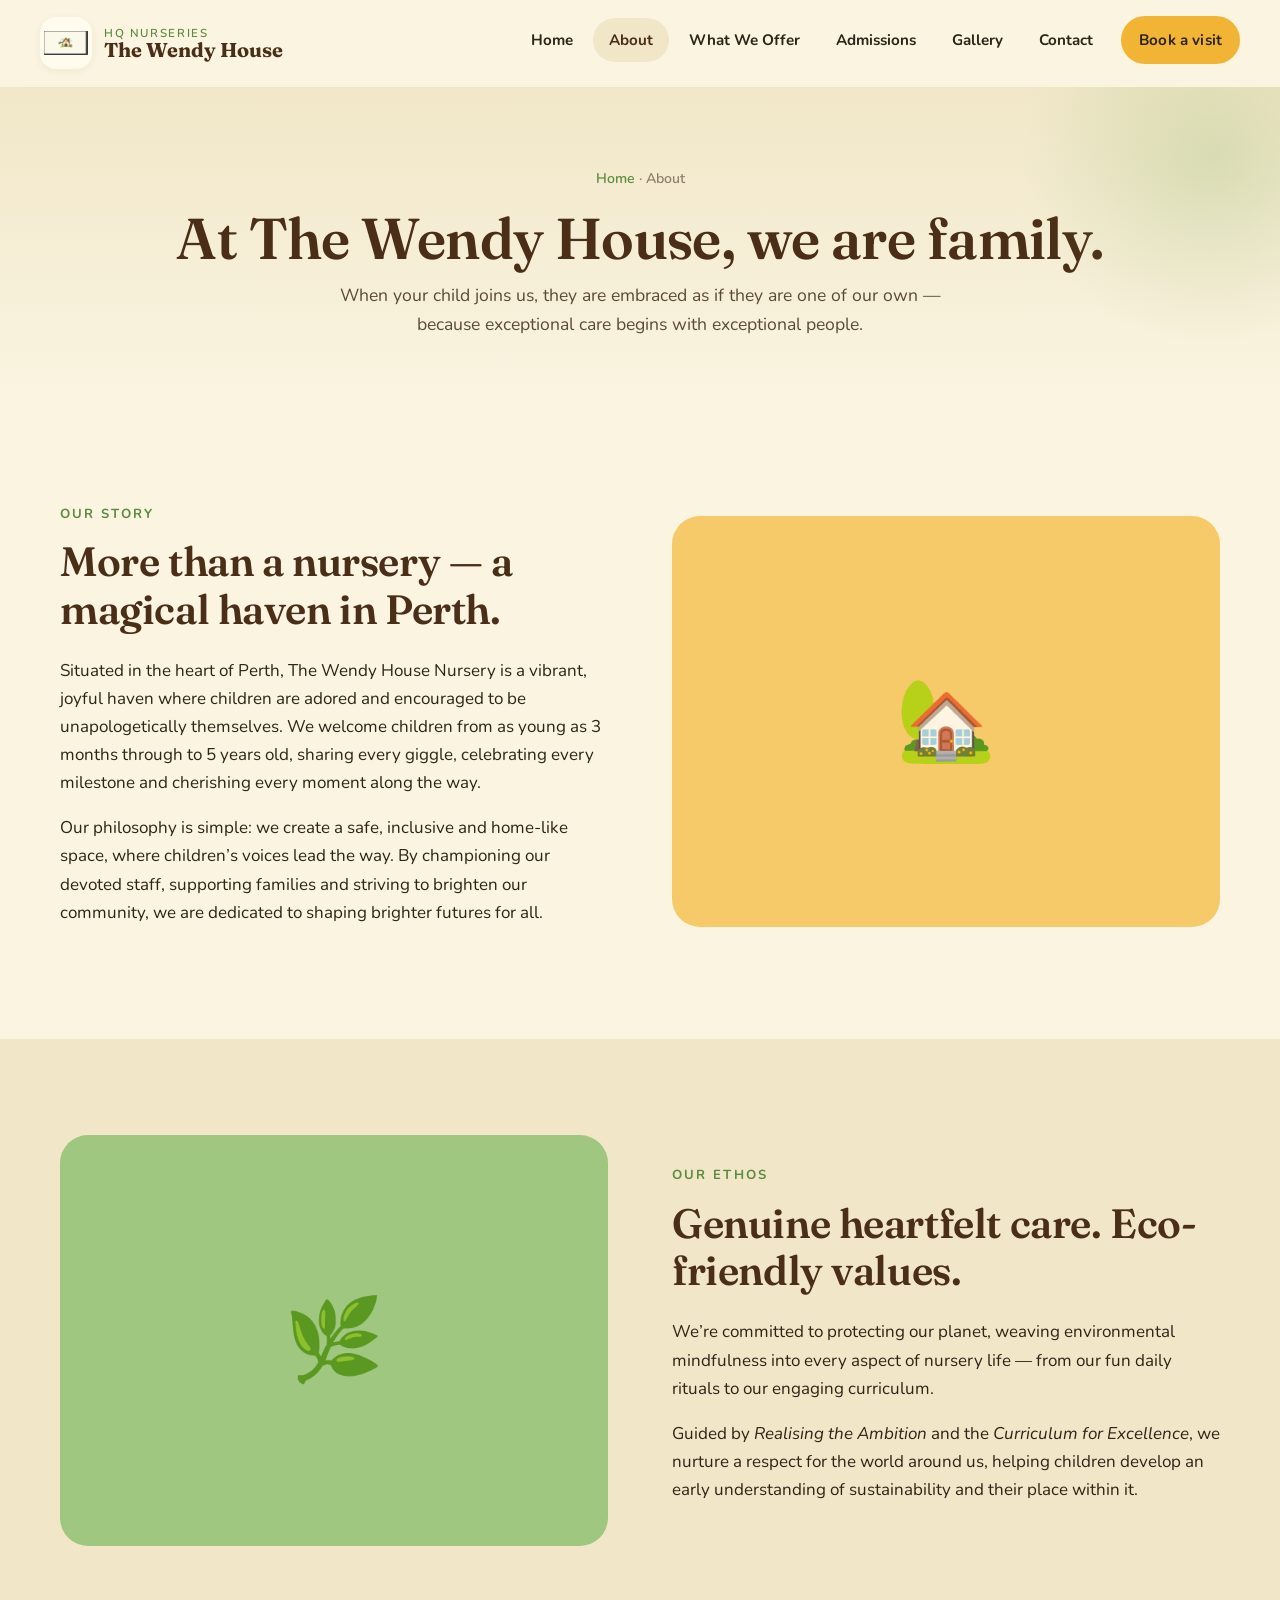
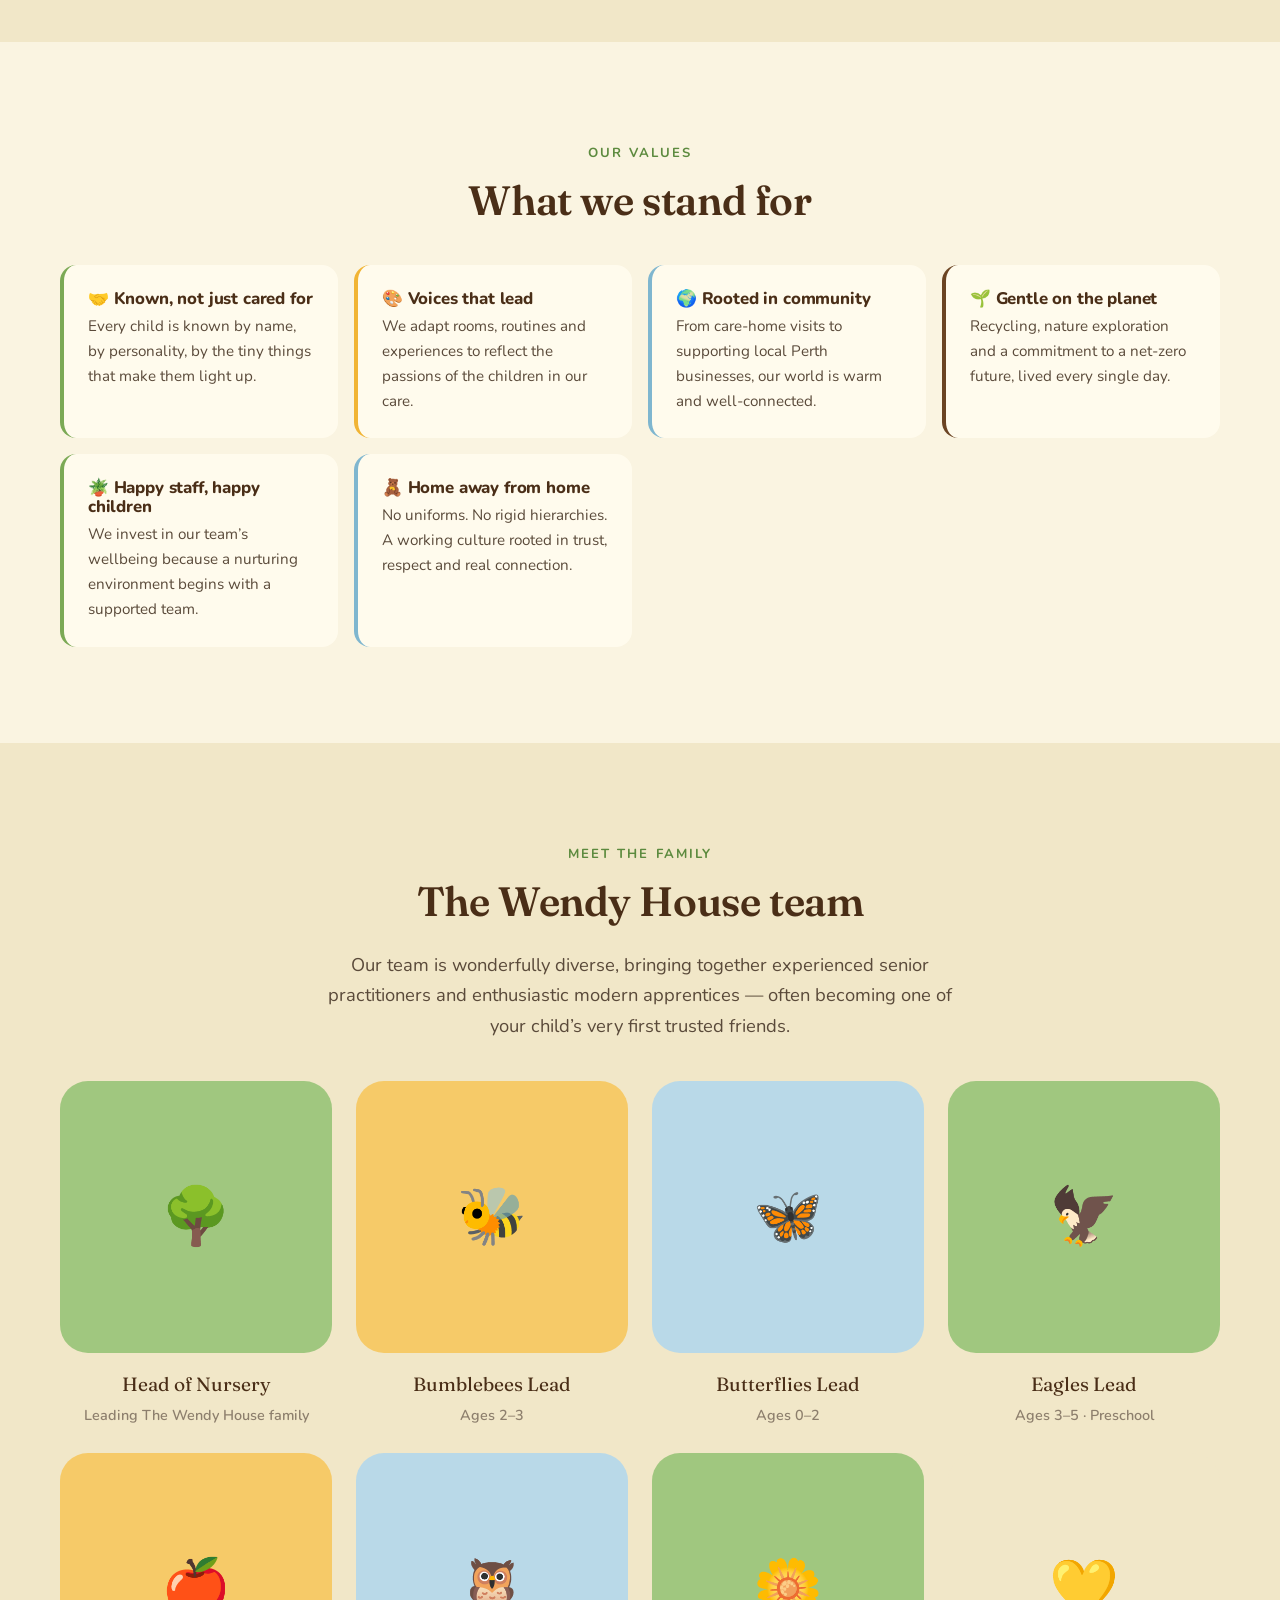
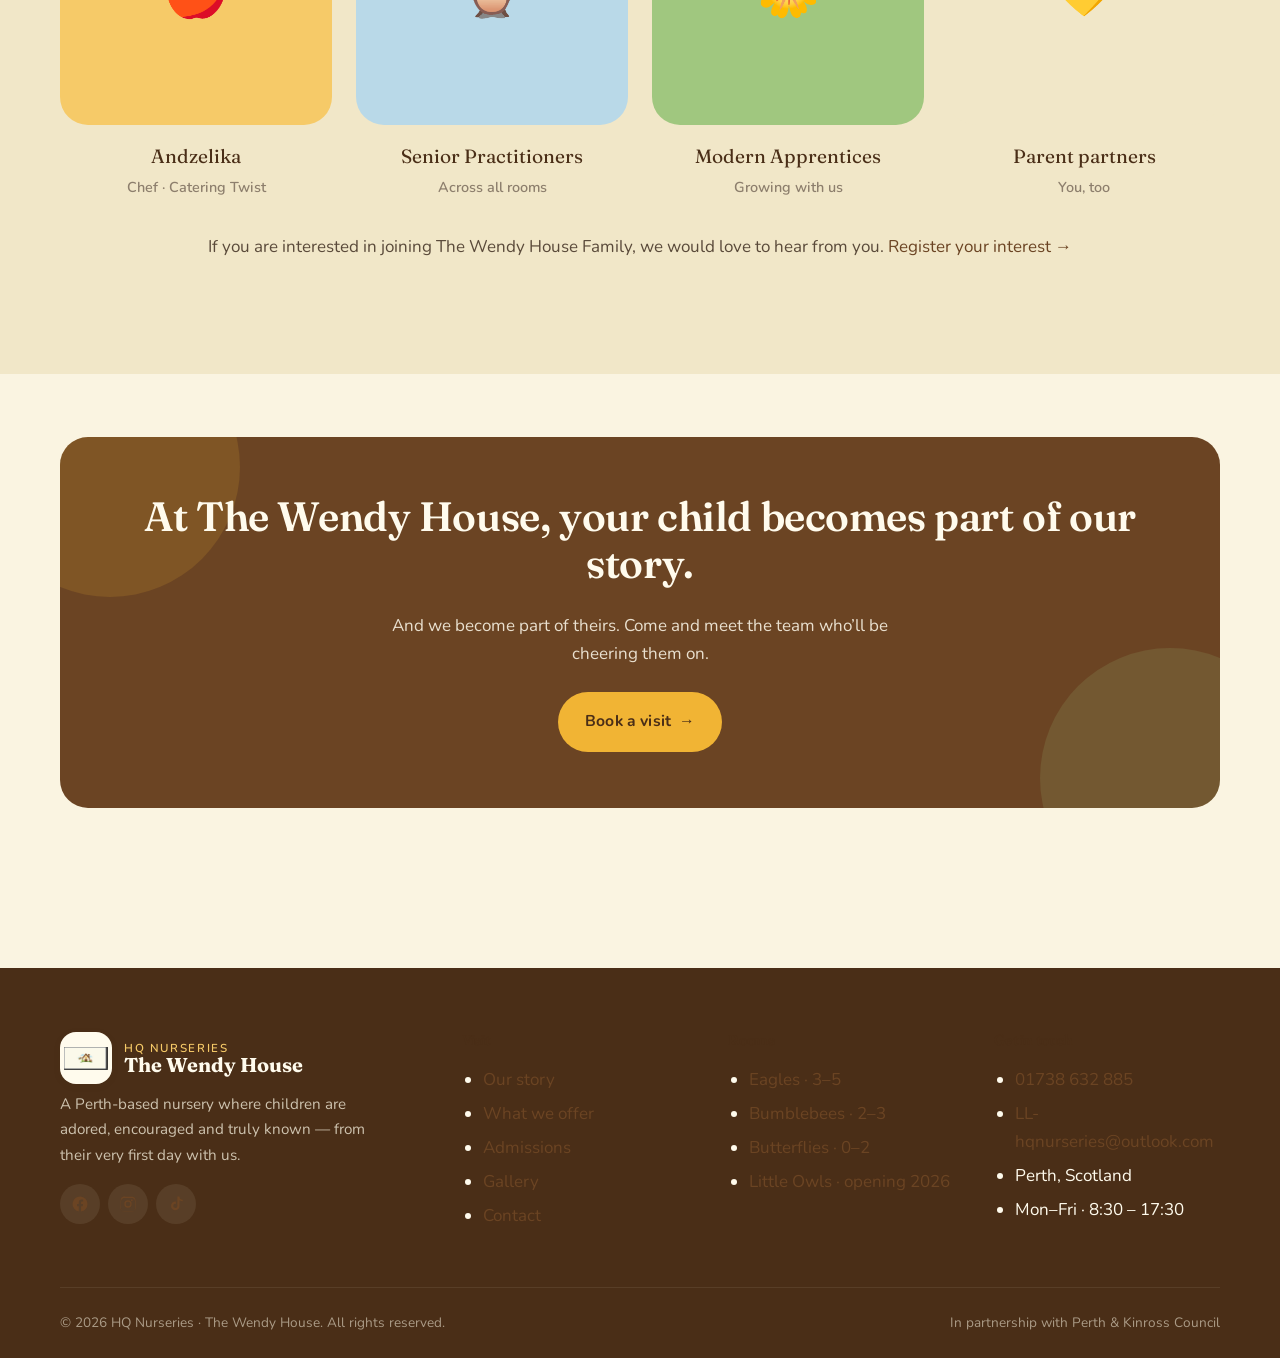
==== about.html @ 3bb5341b "Initial build: static HQ Nurseries (The Wendy House) site - 6 pages: Home, About, What We Offer, Adm" ====
<!DOCTYPE html>
<html lang="en-GB">
<head>
  <meta charset="UTF-8" />
  <meta name="viewport" content="width=device-width, initial-scale=1.0" />
  <title>About · The Wendy House · HQ Nurseries, Perth</title>
  <meta name="description" content="Meet The Wendy House family — our story, our team, and the values that shape our Perth nursery." />
  <meta name="theme-color" content="#FAF4E1" />
  <link rel="icon" href="assets/logo-original.png" type="image/png" />
  <link rel="preconnect" href="https://fonts.googleapis.com" />
  <link rel="preconnect" href="https://fonts.gstatic.com" crossorigin />
  <link href="https://fonts.googleapis.com/css2?family=Fraunces:ital,opsz,wght@0,9..144,400;0,9..144,500;0,9..144,600;1,9..144,400&family=Nunito:wght@400;600;700;800&display=swap" rel="stylesheet" />
  <link rel="stylesheet" href="css/styles.css" />
</head>
<body>
  <a class="visually-hidden" href="#main">Skip to content</a>

  <header class="site-header">
    <div class="container nav">
      <a class="brand" href="index.html">
        <img class="brand__mark" src="assets/logo-original.png" alt="" />
        <span class="brand__text"><small>HQ Nurseries</small><strong>The Wendy House</strong></span>
      </a>
      <button class="nav__toggle" aria-label="Toggle navigation" aria-expanded="false" aria-controls="primary-nav"><span></span></button>
      <ul class="nav__links" id="primary-nav">
        <li><a href="index.html">Home</a></li>
        <li><a href="about.html">About</a></li>
        <li><a href="what-we-offer.html">What We Offer</a></li>
        <li><a href="admissions.html">Admissions</a></li>
        <li><a href="gallery.html">Gallery</a></li>
        <li><a href="contact.html">Contact</a></li>
        <li><a class="btn btn--primary nav__cta" href="admissions.html#enquire">Book a visit</a></li>
      </ul>
    </div>
  </header>

  <main id="main">

    <section class="page-hero">
      <div class="container">
        <div class="crumbs"><a href="index.html">Home</a> · About</div>
        <h1>At The Wendy House, we are family.</h1>
        <p>When your child joins us, they are embraced as if they are one of our own — because exceptional care begins with exceptional people.</p>
      </div>
    </section>

    <section class="section">
      <div class="container two-col">
        <div>
          <span class="eyebrow">Our story</span>
          <h2>More than a nursery — a magical haven in Perth.</h2>
          <p>Situated in the heart of Perth, The Wendy House Nursery is a vibrant, joyful haven where children are adored and encouraged to be unapologetically themselves. We welcome children from as young as 3 months through to 5 years old, sharing every giggle, celebrating every milestone and cherishing every moment along the way.</p>
          <p>Our philosophy is simple: we create a safe, inclusive and home-like space, where children’s voices lead the way. By championing our devoted staff, supporting families and striving to brighten our community, we are dedicated to shaping brighter futures for all.</p>
        </div>
        <div class="two-col__image two-col__image--yellow" aria-hidden="true">🏡</div>
      </div>
    </section>

    <section class="section section--cream-deep">
      <div class="container two-col two-col--reverse">
        <div>
          <span class="eyebrow">Our ethos</span>
          <h2>Genuine heartfelt care. Eco-friendly values.</h2>
          <p>We’re committed to protecting our planet, weaving environmental mindfulness into every aspect of nursery life — from our fun daily rituals to our engaging curriculum.</p>
          <p>Guided by <em>Realising the Ambition</em> and the <em>Curriculum for Excellence</em>, we nurture a respect for the world around us, helping children develop an early understanding of sustainability and their place within it.</p>
        </div>
        <div class="two-col__image two-col__image--green" aria-hidden="true">🌿</div>
      </div>
    </section>

    <section class="section">
      <div class="container">
        <div class="section-head">
          <span class="eyebrow">Our values</span>
          <h2>What we stand for</h2>
        </div>
        <div class="values">
          <div class="value">
            <h4>🤝 Known, not just cared for</h4>
            <p>Every child is known by name, by personality, by the tiny things that make them light up.</p>
          </div>
          <div class="value">
            <h4>🎨 Voices that lead</h4>
            <p>We adapt rooms, routines and experiences to reflect the passions of the children in our care.</p>
          </div>
          <div class="value">
            <h4>🌍 Rooted in community</h4>
            <p>From care-home visits to supporting local Perth businesses, our world is warm and well-connected.</p>
          </div>
          <div class="value">
            <h4>🌱 Gentle on the planet</h4>
            <p>Recycling, nature exploration and a commitment to a net-zero future, lived every single day.</p>
          </div>
          <div class="value">
            <h4>🪴 Happy staff, happy children</h4>
            <p>We invest in our team’s wellbeing because a nurturing environment begins with a supported team.</p>
          </div>
          <div class="value">
            <h4>🧸 Home away from home</h4>
            <p>No uniforms. No rigid hierarchies. A working culture rooted in trust, respect and real connection.</p>
          </div>
        </div>
      </div>
    </section>

    <section class="section section--cream-deep">
      <div class="container">
        <div class="section-head">
          <span class="eyebrow">Meet the family</span>
          <h2>The Wendy House team</h2>
          <p class="lead" style="margin:0 auto;">Our team is wonderfully diverse, bringing together experienced senior practitioners and enthusiastic modern apprentices — often becoming one of your child’s very first trusted friends.</p>
        </div>
        <div class="team">
          <div class="team__member">
            <div class="team__photo team__photo--green">🌳</div>
            <p class="team__name">Head of Nursery</p>
            <span class="team__role">Leading The Wendy House family</span>
          </div>
          <div class="team__member">
            <div class="team__photo team__photo--yellow">🐝</div>
            <p class="team__name">Bumblebees Lead</p>
            <span class="team__role">Ages 2–3</span>
          </div>
          <div class="team__member">
            <div class="team__photo team__photo--blue">🦋</div>
            <p class="team__name">Butterflies Lead</p>
            <span class="team__role">Ages 0–2</span>
          </div>
          <div class="team__member">
            <div class="team__photo team__photo--green">🦅</div>
            <p class="team__name">Eagles Lead</p>
            <span class="team__role">Ages 3–5 · Preschool</span>
          </div>
          <div class="team__member">
            <div class="team__photo team__photo--yellow">🍎</div>
            <p class="team__name">Andzelika</p>
            <span class="team__role">Chef · Catering Twist</span>
          </div>
          <div class="team__member">
            <div class="team__photo team__photo--blue">🦉</div>
            <p class="team__name">Senior Practitioners</p>
            <span class="team__role">Across all rooms</span>
          </div>
          <div class="team__member">
            <div class="team__photo team__photo--green">🌼</div>
            <p class="team__name">Modern Apprentices</p>
            <span class="team__role">Growing with us</span>
          </div>
          <div class="team__member">
            <div class="team__photo">💛</div>
            <p class="team__name">Parent partners</p>
            <span class="team__role">You, too</span>
          </div>
        </div>
        <p style="text-align:center; margin-top:2rem; color: var(--ink-soft);">If you are interested in joining The Wendy House Family, we would love to hear from you. <a href="contact.html">Register your interest →</a></p>
      </div>
    </section>

    <section class="section section--tight">
      <div class="container">
        <div class="cta-band">
          <h2>At The Wendy House, your child becomes part of our story.</h2>
          <p>And we become part of theirs. Come and meet the team who’ll be cheering them on.</p>
          <a class="btn btn--primary btn--arrow" href="admissions.html#enquire">Book a visit</a>
        </div>
      </div>
    </section>

  </main>

  <footer class="site-footer">
    <div class="container">
      <div class="footer__grid">
        <div class="footer__brand">
          <a class="brand" href="index.html">
            <img class="brand__mark" src="assets/logo-original.png" alt="" />
            <span class="brand__text"><small>HQ Nurseries</small><strong>The Wendy House</strong></span>
          </a>
          <p class="footer__blurb">A Perth-based nursery where children are adored, encouraged and truly known — from their very first day with us.</p>
          <div class="socials" aria-label="Social links">
            <a href="#" aria-label="Facebook"><svg viewBox="0 0 24 24"><path d="M22 12a10 10 0 1 0-11.6 9.9v-7H8v-3h2.4V9.8c0-2.4 1.4-3.7 3.6-3.7 1 0 2.1.2 2.1.2v2.3h-1.2c-1.2 0-1.5.7-1.5 1.5V12h2.6l-.4 3h-2.2v7A10 10 0 0 0 22 12Z"/></svg></a>
            <a href="#" aria-label="Instagram"><svg viewBox="0 0 24 24"><path d="M12 2.2c3.2 0 3.6 0 4.8.1 1.2.1 1.9.2 2.3.4.6.2 1 .5 1.5 1s.7.9 1 1.5c.2.4.3 1.1.4 2.3.1 1.2.1 1.6.1 4.8s0 3.6-.1 4.8c-.1 1.2-.2 1.9-.4 2.3-.2.6-.5 1-1 1.5s-.9.7-1.5 1c-.4.2-1.1.3-2.3.4-1.2.1-1.6.1-4.8.1s-3.6 0-4.8-.1c-1.2-.1-1.9-.2-2.3-.4-.6-.2-1-.5-1.5-1s-.7-.9-1-1.5c-.2-.4-.3-1.1-.4-2.3C2.2 15.6 2.2 15.2 2.2 12s0-3.6.1-4.8c.1-1.2.2-1.9.4-2.3.2-.6.5-1 1-1.5s.9-.7 1.5-1c.4-.2 1.1-.3 2.3-.4C8.4 2.2 8.8 2.2 12 2.2Zm0 1.8c-3.1 0-3.5 0-4.7.1-1.1.1-1.7.2-2.1.4-.5.2-.9.4-1.3.8-.4.4-.6.8-.8 1.3-.2.4-.3 1-.4 2.1-.1 1.2-.1 1.6-.1 4.7s0 3.5.1 4.7c.1 1.1.2 1.7.4 2.1.2.5.4.9.8 1.3.4.4.8.6 1.3.8.4.2 1 .3 2.1.4 1.2.1 1.6.1 4.7.1s3.5 0 4.7-.1c1.1-.1 1.7-.2 2.1-.4.5-.2.9-.4 1.3-.8.4-.4.6-.8.8-1.3.2-.4.3-1 .4-2.1.1-1.2.1-1.6.1-4.7s0-3.5-.1-4.7c-.1-1.1-.2-1.7-.4-2.1-.2-.5-.4-.9-.8-1.3-.4-.4-.8-.6-1.3-.8-.4-.2-1-.3-2.1-.4-1.2-.1-1.6-.1-4.7-.1Zm0 3.1a4.9 4.9 0 1 1 0 9.8 4.9 4.9 0 0 1 0-9.8Zm0 8a3.1 3.1 0 1 0 0-6.2 3.1 3.1 0 0 0 0 6.2Zm6.3-8.2a1.2 1.2 0 1 1-2.4 0 1.2 1.2 0 0 1 2.4 0Z"/></svg></a>
            <a href="#" aria-label="TikTok"><svg viewBox="0 0 24 24"><path d="M21 8.4a7.3 7.3 0 0 1-4.3-1.4v7.5a5.7 5.7 0 1 1-5.7-5.7c.3 0 .6 0 .9.1v3a2.7 2.7 0 1 0 1.9 2.6V2h2.9a4.4 4.4 0 0 0 4.3 4.4v2Z"/></svg></a>
          </div>
        </div>
        <div>
          <h5>Visit</h5>
          <ul>
            <li><a href="about.html">Our story</a></li>
            <li><a href="what-we-offer.html">What we offer</a></li>
            <li><a href="admissions.html">Admissions</a></li>
            <li><a href="gallery.html">Gallery</a></li>
            <li><a href="contact.html">Contact</a></li>
          </ul>
        </div>
        <div>
          <h5>Rooms</h5>
          <ul>
            <li><a href="what-we-offer.html#eagles">Eagles · 3–5</a></li>
            <li><a href="what-we-offer.html#bumblebees">Bumblebees · 2–3</a></li>
            <li><a href="what-we-offer.html#butterflies">Butterflies · 0–2</a></li>
            <li><a href="what-we-offer.html#owls">Little Owls · opening 2026</a></li>
          </ul>
        </div>
        <div>
          <h5>Get in touch</h5>
          <ul>
            <li><a href="tel:01738632885">01738 632 885</a></li>
            <li><a href="mailto:LL-hqnurseries@outlook.com">LL-hqnurseries@outlook.com</a></li>
            <li>Perth, Scotland</li>
            <li>Mon–Fri · 8:30 – 17:30</li>
          </ul>
        </div>
      </div>
      <div class="footer__legal">
        <span>© <span id="year"></span> HQ Nurseries · The Wendy House. All rights reserved.</span>
        <span>In partnership with Perth &amp; Kinross Council</span>
      </div>
    </div>
  </footer>

  <script src="js/main.js"></script>
</body>
</html>
---- css/styles.css ----
/* ============================================
   The Wendy House · HQ Nurseries
   Design System
   ============================================ */

:root {
  /* Brand palette — extracted from logo */
  --cream: #FAF4E1;
  --cream-soft: #FFFBED;
  --cream-deep: #F1E7C8;
  --brown: #6B4423;
  --brown-soft: #8A5A30;
  --brown-deep: #4A2E17;
  --yellow: #F1B434;
  --yellow-soft: #F6CA68;
  --green: #7BA955;
  --green-soft: #A0C77F;
  --green-deep: #5C8A3E;
  --blue: #B9D9E8;
  --blue-soft: #D7E9F2;
  --blue-deep: #7FB6CF;

  --ink: #2E2418;
  --ink-soft: #5A4A3A;
  --muted: #8D7F6D;

  /* Type */
  --font-display: 'Fraunces', Georgia, serif;
  --font-body: 'Nunito', -apple-system, BlinkMacSystemFont, 'Segoe UI', sans-serif;

  /* Spacing */
  --container: 1200px;
  --gap-xs: 0.5rem;
  --gap-sm: 1rem;
  --gap: 1.5rem;
  --gap-lg: 2.5rem;
  --gap-xl: 4rem;
  --gap-xxl: 6rem;

  /* Radii */
  --radius-sm: 8px;
  --radius: 16px;
  --radius-lg: 28px;
  --radius-pill: 999px;

  /* Shadows */
  --shadow-sm: 0 2px 8px rgba(74, 46, 23, 0.06);
  --shadow: 0 10px 30px rgba(74, 46, 23, 0.08);
  --shadow-lg: 0 20px 50px rgba(74, 46, 23, 0.12);

  /* Transition */
  --ease: cubic-bezier(0.22, 1, 0.36, 1);
  --t-fast: 180ms;
  --t: 300ms;
}

/* ============================================
   Reset & Base
   ============================================ */

*,
*::before,
*::after {
  box-sizing: border-box;
}

html {
  scroll-behavior: smooth;
  -webkit-text-size-adjust: 100%;
}

body {
  margin: 0;
  font-family: var(--font-body);
  font-weight: 400;
  font-size: 17px;
  line-height: 1.65;
  color: var(--ink);
  background: var(--cream);
  -webkit-font-smoothing: antialiased;
  -moz-osx-font-smoothing: grayscale;
}

img,
svg {
  max-width: 100%;
  display: block;
}

a {
  color: var(--brown);
  text-decoration: none;
  transition: color var(--t-fast) var(--ease);
}

a:hover {
  color: var(--green-deep);
}

h1, h2, h3, h4, h5 {
  font-family: var(--font-display);
  font-weight: 600;
  color: var(--brown-deep);
  line-height: 1.15;
  letter-spacing: -0.01em;
  margin: 0 0 0.6em;
}

h1 { font-size: clamp(2.25rem, 4.5vw, 3.75rem); }
h2 { font-size: clamp(1.75rem, 3.2vw, 2.75rem); }
h3 { font-size: clamp(1.25rem, 2vw, 1.6rem); }
h4 { font-size: 1.15rem; }

p { margin: 0 0 1em; }

ul, ol { padding-left: 1.25em; }
li { margin-bottom: 0.35em; }

/* ============================================
   Layout helpers
   ============================================ */

.container {
  width: 100%;
  max-width: var(--container);
  margin: 0 auto;
  padding: 0 1.25rem;
}

.section {
  padding: var(--gap-xxl) 0;
}

.section--tight { padding: var(--gap-xl) 0; }

.section--cream { background: var(--cream); }
.section--cream-deep { background: var(--cream-deep); }
.section--blue { background: var(--blue-soft); }
.section--green {
  background: var(--green);
  color: var(--cream-soft);
}
.section--green h2,
.section--green h3,
.section--green h4 {
  color: var(--cream-soft);
}

.eyebrow {
  display: inline-block;
  font-family: var(--font-body);
  font-weight: 700;
  font-size: 0.82rem;
  letter-spacing: 0.16em;
  text-transform: uppercase;
  color: var(--green-deep);
  margin-bottom: 0.8rem;
}

.section--green .eyebrow { color: var(--yellow-soft); }

.text-center { text-align: center; }

.lead {
  font-size: 1.15rem;
  color: var(--ink-soft);
  max-width: 640px;
}

.section-head {
  max-width: 780px;
  margin: 0 auto var(--gap-lg);
  text-align: center;
}

/* ============================================
   Buttons
   ============================================ */

.btn {
  display: inline-flex;
  align-items: center;
  justify-content: center;
  gap: 0.5rem;
  padding: 0.95rem 1.6rem;
  font-family: var(--font-body);
  font-weight: 700;
  font-size: 0.98rem;
  letter-spacing: 0.01em;
  border: 2px solid transparent;
  border-radius: var(--radius-pill);
  cursor: pointer;
  text-decoration: none;
  transition: transform var(--t-fast) var(--ease),
              box-shadow var(--t) var(--ease),
              background-color var(--t-fast) var(--ease),
              color var(--t-fast) var(--ease);
  white-space: nowrap;
}

.btn:hover {
  transform: translateY(-2px);
  box-shadow: var(--shadow);
}

.btn:active { transform: translateY(0); }

.btn--primary {
  background: var(--yellow);
  color: var(--brown-deep);
}

.btn--primary:hover {
  background: var(--yellow-soft);
  color: var(--brown-deep);
}

.btn--secondary {
  background: var(--brown);
  color: var(--cream-soft);
}

.btn--secondary:hover {
  background: var(--brown-deep);
  color: var(--cream-soft);
}

.btn--ghost {
  background: transparent;
  color: var(--brown-deep);
  border-color: var(--brown-deep);
}

.btn--ghost:hover {
  background: var(--brown-deep);
  color: var(--cream);
}

.btn--green {
  background: var(--green);
  color: var(--cream-soft);
}

.btn--green:hover {
  background: var(--green-deep);
}

.btn--arrow::after {
  content: '→';
  transition: transform var(--t-fast) var(--ease);
}

.btn--arrow:hover::after {
  transform: translateX(4px);
}

/* ============================================
   Header / Nav
   ============================================ */

.site-header {
  position: sticky;
  top: 0;
  z-index: 100;
  background: rgba(250, 244, 225, 0.92);
  backdrop-filter: saturate(180%) blur(10px);
  -webkit-backdrop-filter: saturate(180%) blur(10px);
  border-bottom: 1px solid transparent;
  transition: border-color var(--t) var(--ease),
              box-shadow var(--t) var(--ease);
}

.site-header.is-scrolled {
  border-bottom-color: rgba(107, 68, 35, 0.08);
  box-shadow: var(--shadow-sm);
}

.nav {
  display: flex;
  align-items: center;
  justify-content: space-between;
  padding: 1rem 0;
  gap: 1.5rem;
}

.brand {
  display: flex;
  align-items: center;
  gap: 0.75rem;
  font-family: var(--font-display);
  font-weight: 600;
  font-size: 1.25rem;
  color: var(--brown-deep);
  text-decoration: none;
}

.brand__mark {
  width: 52px;
  height: 52px;
  border-radius: var(--radius);
  background: var(--cream-soft);
  padding: 4px;
  object-fit: contain;
  box-shadow: var(--shadow-sm);
}

.brand__text {
  display: flex;
  flex-direction: column;
  line-height: 1.05;
}

.brand__text small {
  font-family: var(--font-body);
  font-weight: 600;
  font-size: 0.72rem;
  letter-spacing: 0.14em;
  text-transform: uppercase;
  color: var(--green-deep);
}

.nav__links {
  display: flex;
  list-style: none;
  margin: 0;
  padding: 0;
  gap: 0.25rem;
  align-items: center;
}

.nav__links a {
  display: inline-block;
  padding: 0.6rem 1rem;
  font-weight: 700;
  font-size: 0.95rem;
  color: var(--ink);
  border-radius: var(--radius-pill);
  transition: background var(--t-fast) var(--ease), color var(--t-fast) var(--ease);
}

.nav__links a:hover,
.nav__links a.is-active {
  background: var(--cream-deep);
  color: var(--brown-deep);
}

.nav__cta {
  margin-left: 0.5rem;
}

.nav__toggle {
  display: none;
  width: 44px;
  height: 44px;
  background: var(--cream-deep);
  border: none;
  border-radius: 12px;
  cursor: pointer;
  padding: 0;
  align-items: center;
  justify-content: center;
}

.nav__toggle span {
  position: relative;
  display: block;
  width: 22px;
  height: 2px;
  background: var(--brown-deep);
  border-radius: 2px;
  transition: transform var(--t) var(--ease), opacity var(--t) var(--ease);
}

.nav__toggle span::before,
.nav__toggle span::after {
  content: '';
  position: absolute;
  left: 0;
  width: 22px;
  height: 2px;
  background: var(--brown-deep);
  border-radius: 2px;
  transition: transform var(--t) var(--ease);
}

.nav__toggle span::before { top: -7px; }
.nav__toggle span::after { top: 7px; }

.nav__toggle.is-open span { background: transparent; }
.nav__toggle.is-open span::before { transform: translateY(7px) rotate(45deg); }
.nav__toggle.is-open span::after { transform: translateY(-7px) rotate(-45deg); }

@media (max-width: 960px) {
  .nav__toggle { display: inline-flex; }
  .nav__links {
    position: fixed;
    inset: 72px 0 0 0;
    flex-direction: column;
    align-items: stretch;
    gap: 0.25rem;
    padding: 1.5rem 1.25rem 3rem;
    background: var(--cream);
    border-top: 1px solid rgba(107, 68, 35, 0.08);
    transform: translateX(100%);
    transition: transform var(--t) var(--ease);
    overflow-y: auto;
  }
  .nav__links.is-open { transform: translateX(0); }
  .nav__links a {
    font-size: 1.1rem;
    padding: 0.9rem 1rem;
    border-radius: var(--radius);
  }
  .nav__cta {
    margin-left: 0;
    margin-top: 1rem;
    width: 100%;
    justify-content: center;
  }
}

/* ============================================
   Hero
   ============================================ */

.hero {
  position: relative;
  padding: clamp(3rem, 8vw, 6rem) 0 clamp(3rem, 6vw, 5rem);
  overflow: hidden;
}

.hero__grid {
  display: grid;
  grid-template-columns: 1.1fr 0.9fr;
  gap: var(--gap-xl);
  align-items: center;
}

.hero__copy h1 {
  margin-bottom: 1rem;
}

.hero__copy h1 em {
  font-style: italic;
  color: var(--green-deep);
  font-weight: 400;
}

.hero__actions {
  display: flex;
  gap: 0.75rem;
  flex-wrap: wrap;
  margin-top: 1.5rem;
}

.hero__visual {
  position: relative;
}

.hero__card {
  background: var(--cream-soft);
  border-radius: var(--radius-lg);
  padding: 2rem;
  box-shadow: var(--shadow-lg);
  position: relative;
  overflow: hidden;
}

.hero__illus {
  aspect-ratio: 4 / 3;
  background: var(--blue-soft);
  border-radius: var(--radius);
  display: grid;
  place-items: center;
  font-size: 4rem;
  overflow: hidden;
  position: relative;
}

.hero__badge {
  position: absolute;
  background: var(--yellow);
  color: var(--brown-deep);
  padding: 0.6rem 1rem;
  border-radius: var(--radius-pill);
  font-weight: 800;
  font-size: 0.85rem;
  box-shadow: var(--shadow);
  animation: float 4s ease-in-out infinite;
}

.hero__badge--a { top: -14px; right: 20px; }
.hero__badge--b {
  bottom: -14px;
  left: 20px;
  background: var(--green);
  color: var(--cream-soft);
  animation-delay: 1.2s;
}

.hero::before,
.hero::after {
  content: '';
  position: absolute;
  border-radius: 50%;
  pointer-events: none;
  z-index: -1;
}

.hero::before {
  width: 420px;
  height: 420px;
  background: radial-gradient(circle, var(--blue-soft), transparent 70%);
  top: -100px;
  right: -120px;
}

.hero::after {
  width: 360px;
  height: 360px;
  background: radial-gradient(circle, rgba(241, 180, 52, 0.25), transparent 70%);
  bottom: -120px;
  left: -100px;
}

@keyframes float {
  0%, 100% { transform: translateY(0); }
  50% { transform: translateY(-8px); }
}

@media (max-width: 820px) {
  .hero__grid { grid-template-columns: 1fr; }
  .hero__visual { order: -1; max-width: 480px; margin: 0 auto; }
}

/* ============================================
   Trust bar
   ============================================ */

.trust {
  background: var(--cream-deep);
  padding: 2rem 0;
  border-top: 1px solid rgba(107, 68, 35, 0.06);
  border-bottom: 1px solid rgba(107, 68, 35, 0.06);
}

.trust__grid {
  display: grid;
  grid-template-columns: repeat(4, 1fr);
  gap: 2rem;
  text-align: center;
}

.trust__item strong {
  display: block;
  font-family: var(--font-display);
  font-size: 2.1rem;
  color: var(--brown-deep);
  line-height: 1.1;
}

.trust__item span {
  font-size: 0.9rem;
  color: var(--ink-soft);
  font-weight: 600;
}

@media (max-width: 700px) {
  .trust__grid { grid-template-columns: repeat(2, 1fr); }
}

/* ============================================
   Cards / Services
   ============================================ */

.cards {
  display: grid;
  grid-template-columns: repeat(auto-fit, minmax(260px, 1fr));
  gap: var(--gap);
}

.card {
  background: var(--cream-soft);
  border-radius: var(--radius-lg);
  padding: 1.75rem;
  box-shadow: var(--shadow-sm);
  transition: transform var(--t) var(--ease), box-shadow var(--t) var(--ease);
  border: 1px solid rgba(107, 68, 35, 0.05);
}

.card:hover {
  transform: translateY(-6px);
  box-shadow: var(--shadow-lg);
}

.card__icon {
  width: 56px;
  height: 56px;
  border-radius: var(--radius);
  display: grid;
  place-items: center;
  font-size: 1.6rem;
  margin-bottom: 1rem;
  background: var(--yellow-soft);
}

.card__icon--green { background: var(--green-soft); }
.card__icon--blue { background: var(--blue); }
.card__icon--brown { background: var(--cream-deep); }

.card h3 {
  margin-bottom: 0.5rem;
}

.card p {
  color: var(--ink-soft);
  font-size: 0.98rem;
  margin-bottom: 0;
}

.card--highlight {
  background: var(--green);
  color: var(--cream-soft);
  border-color: transparent;
}
.card--highlight h3 { color: var(--cream-soft); }
.card--highlight p { color: rgba(255, 251, 237, 0.9); }
.card--highlight .card__icon { background: rgba(255,251,237,0.2); }

/* Room cards */
.rooms {
  display: grid;
  grid-template-columns: repeat(auto-fit, minmax(280px, 1fr));
  gap: var(--gap);
}

.room {
  background: var(--cream-soft);
  border-radius: var(--radius-lg);
  padding: 2rem;
  border: 2px solid transparent;
  transition: transform var(--t) var(--ease), border-color var(--t) var(--ease), box-shadow var(--t) var(--ease);
  position: relative;
  overflow: hidden;
}

.room:hover {
  transform: translateY(-6px);
  box-shadow: var(--shadow);
}

.room--eagles { border-color: var(--green-soft); }
.room--eagles:hover { border-color: var(--green); }
.room--bees { border-color: var(--yellow-soft); }
.room--bees:hover { border-color: var(--yellow); }
.room--butterflies { border-color: var(--blue); }
.room--butterflies:hover { border-color: var(--blue-deep); }
.room--owls { border-color: var(--cream-deep); }
.room--owls:hover { border-color: var(--brown-soft); }

.room__age {
  display: inline-block;
  font-weight: 800;
  font-size: 0.78rem;
  letter-spacing: 0.1em;
  text-transform: uppercase;
  padding: 0.3rem 0.75rem;
  background: var(--cream-deep);
  color: var(--brown);
  border-radius: var(--radius-pill);
  margin-bottom: 1rem;
}

.room--eagles .room__age { background: var(--green-soft); color: var(--green-deep); }
.room--bees .room__age { background: var(--yellow-soft); color: var(--brown-deep); }
.room--butterflies .room__age { background: var(--blue); color: var(--brown-deep); }

.room h3 em {
  font-style: italic;
  font-weight: 400;
  color: var(--green-deep);
}

.room__emoji {
  font-size: 2.5rem;
  margin-bottom: 0.5rem;
  display: block;
}

.room__status {
  display: inline-block;
  background: var(--yellow);
  color: var(--brown-deep);
  padding: 0.25rem 0.75rem;
  border-radius: var(--radius-pill);
  font-weight: 700;
  font-size: 0.78rem;
  margin-top: 0.75rem;
}

/* ============================================
   Gallery
   ============================================ */

.gallery {
  display: grid;
  grid-template-columns: repeat(auto-fill, minmax(240px, 1fr));
  grid-auto-rows: 220px;
  gap: 1rem;
}

.gallery__item {
  position: relative;
  border-radius: var(--radius);
  overflow: hidden;
  background: var(--cream-deep);
  display: grid;
  place-items: center;
  font-size: 3rem;
  cursor: pointer;
  transition: transform var(--t) var(--ease);
}

.gallery__item:hover { transform: scale(1.02); }

.gallery__item--tall { grid-row: span 2; }
.gallery__item--wide { grid-column: span 2; }

.gallery__item::after {
  content: attr(data-caption);
  position: absolute;
  left: 0;
  right: 0;
  bottom: 0;
  padding: 2rem 1rem 0.85rem;
  background: linear-gradient(to top, rgba(46, 36, 24, 0.75), transparent);
  color: var(--cream-soft);
  font-size: 0.88rem;
  font-weight: 600;
  opacity: 0;
  transition: opacity var(--t) var(--ease);
  font-family: var(--font-body);
}

.gallery__item:hover::after { opacity: 1; }

.gallery__item--green { background: var(--green-soft); }
.gallery__item--blue { background: var(--blue); }
.gallery__item--yellow { background: var(--yellow-soft); }
.gallery__item--brown { background: var(--cream-deep); }

@media (max-width: 640px) {
  .gallery__item--wide { grid-column: span 1; }
}

/* ============================================
   Testimonials
   ============================================ */

.testimonials {
  display: grid;
  grid-template-columns: repeat(auto-fit, minmax(300px, 1fr));
  gap: var(--gap);
}

.testimonial {
  background: var(--cream-soft);
  padding: 2rem;
  border-radius: var(--radius-lg);
  position: relative;
  box-shadow: var(--shadow-sm);
}

.testimonial::before {
  content: '“';
  position: absolute;
  top: -12px;
  left: 24px;
  font-family: var(--font-display);
  font-size: 5rem;
  color: var(--yellow);
  line-height: 1;
}

.testimonial blockquote {
  margin: 1rem 0 1.5rem;
  font-family: var(--font-display);
  font-size: 1.1rem;
  line-height: 1.5;
  color: var(--brown-deep);
  font-style: italic;
}

.testimonial__author {
  display: flex;
  align-items: center;
  gap: 0.75rem;
}

.testimonial__avatar {
  width: 44px;
  height: 44px;
  border-radius: 50%;
  background: var(--green-soft);
  display: grid;
  place-items: center;
  font-weight: 800;
  color: var(--green-deep);
}

.testimonial__name strong {
  display: block;
  font-size: 0.95rem;
  color: var(--brown-deep);
}

.testimonial__name span {
  font-size: 0.85rem;
  color: var(--muted);
}

/* ============================================
   CTA
   ============================================ */

.cta-band {
  position: relative;
  background: var(--brown);
  color: var(--cream-soft);
  border-radius: var(--radius-lg);
  padding: 3.5rem 2.5rem;
  overflow: hidden;
  text-align: center;
}

.cta-band::before,
.cta-band::after {
  content: '';
  position: absolute;
  width: 260px;
  height: 260px;
  border-radius: 50%;
  pointer-events: none;
  opacity: 0.15;
}

.cta-band::before {
  background: var(--yellow);
  top: -100px;
  left: -80px;
}

.cta-band::after {
  background: var(--green-soft);
  bottom: -100px;
  right: -80px;
}

.cta-band h2 {
  color: var(--cream-soft);
  position: relative;
}

.cta-band p {
  max-width: 560px;
  margin: 0 auto 1.5rem;
  opacity: 0.85;
  position: relative;
}

.cta-band .btn { position: relative; }

/* ============================================
   Page hero
   ============================================ */

.page-hero {
  position: relative;
  padding: clamp(3.5rem, 7vw, 5rem) 0 clamp(2.5rem, 5vw, 4rem);
  background: linear-gradient(180deg, var(--cream-deep) 0%, var(--cream) 100%);
  text-align: center;
  overflow: hidden;
}

.page-hero::before {
  content: '';
  position: absolute;
  width: 380px;
  height: 380px;
  background: radial-gradient(circle, rgba(123, 169, 85, 0.22), transparent 70%);
  border-radius: 50%;
  top: -120px;
  right: -120px;
}

.page-hero h1 { margin-bottom: 0.5rem; }
.page-hero p {
  max-width: 620px;
  margin: 0 auto;
  color: var(--ink-soft);
  font-size: 1.1rem;
}

.crumbs {
  margin-bottom: 1rem;
  font-size: 0.88rem;
  color: var(--muted);
  font-weight: 600;
}

.crumbs a { color: var(--green-deep); }

/* ============================================
   Two-col content
   ============================================ */

.two-col {
  display: grid;
  grid-template-columns: 1fr 1fr;
  gap: var(--gap-xl);
  align-items: center;
}

.two-col--reverse > :first-child { order: 2; }

.two-col__image {
  border-radius: var(--radius-lg);
  aspect-ratio: 4 / 3;
  background: var(--blue-soft);
  display: grid;
  place-items: center;
  font-size: 5rem;
  overflow: hidden;
  position: relative;
}

.two-col__image--green { background: var(--green-soft); }
.two-col__image--yellow { background: var(--yellow-soft); }
.two-col__image--cream { background: var(--cream-deep); }

@media (max-width: 820px) {
  .two-col { grid-template-columns: 1fr; gap: var(--gap-lg); }
  .two-col--reverse > :first-child { order: 0; }
}

/* ============================================
   Values list
   ============================================ */

.values {
  display: grid;
  grid-template-columns: repeat(auto-fit, minmax(240px, 1fr));
  gap: 1rem;
}

.value {
  padding: 1.5rem;
  background: var(--cream-soft);
  border-radius: var(--radius);
  border-left: 4px solid var(--green);
}

.value:nth-child(2n) { border-left-color: var(--yellow); }
.value:nth-child(3n) { border-left-color: var(--blue-deep); }
.value:nth-child(4n) { border-left-color: var(--brown); }

.value h4 { margin: 0 0 0.35rem; font-family: var(--font-body); font-weight: 800; font-size: 1.05rem; color: var(--brown-deep); }
.value p { margin: 0; font-size: 0.95rem; color: var(--ink-soft); }

/* ============================================
   Team
   ============================================ */

.team {
  display: grid;
  grid-template-columns: repeat(auto-fit, minmax(220px, 1fr));
  gap: var(--gap);
}

.team__member {
  text-align: center;
}

.team__photo {
  aspect-ratio: 1;
  background: var(--cream-deep);
  border-radius: var(--radius-lg);
  display: grid;
  place-items: center;
  font-size: 3.5rem;
  margin-bottom: 1rem;
  overflow: hidden;
  transition: transform var(--t) var(--ease);
}

.team__member:hover .team__photo { transform: scale(1.03); }

.team__photo--green { background: var(--green-soft); }
.team__photo--blue { background: var(--blue); }
.team__photo--yellow { background: var(--yellow-soft); }

.team__name {
  font-family: var(--font-display);
  font-size: 1.2rem;
  color: var(--brown-deep);
  margin: 0;
}

.team__role {
  font-size: 0.9rem;
  color: var(--muted);
  font-weight: 600;
}

/* ============================================
   Routine / timeline
   ============================================ */

.timeline {
  display: grid;
  gap: 1rem;
  position: relative;
}

.timeline::before {
  content: '';
  position: absolute;
  left: 22px;
  top: 12px;
  bottom: 12px;
  width: 2px;
  background: var(--cream-deep);
}

.timeline__item {
  display: grid;
  grid-template-columns: 140px 1fr;
  gap: 1.5rem;
  align-items: start;
  padding: 1rem 0;
  position: relative;
  padding-left: 3.5rem;
}

.timeline__item::before {
  content: '';
  position: absolute;
  left: 16px;
  top: 1.4rem;
  width: 14px;
  height: 14px;
  border-radius: 50%;
  background: var(--yellow);
  border: 3px solid var(--cream);
  z-index: 1;
}

.timeline__time {
  font-family: var(--font-display);
  font-weight: 600;
  color: var(--green-deep);
  font-size: 1.05rem;
}

.timeline__content h4 {
  margin: 0 0 0.2rem;
  font-family: var(--font-body);
  font-weight: 800;
  color: var(--brown-deep);
}

.timeline__content p {
  margin: 0;
  color: var(--ink-soft);
  font-size: 0.95rem;
}

@media (max-width: 640px) {
  .timeline__item { grid-template-columns: 1fr; gap: 0.25rem; }
}

/* ============================================
   Forms
   ============================================ */

.form {
  background: var(--cream-soft);
  padding: 2.5rem;
  border-radius: var(--radius-lg);
  box-shadow: var(--shadow-sm);
}

.form__grid {
  display: grid;
  grid-template-columns: 1fr 1fr;
  gap: 1.25rem;
}

.form__field { display: flex; flex-direction: column; }
.form__field--full { grid-column: 1 / -1; }

.form label {
  font-weight: 700;
  font-size: 0.92rem;
  color: var(--brown-deep);
  margin-bottom: 0.45rem;
}

.form input,
.form select,
.form textarea {
  font-family: var(--font-body);
  font-size: 1rem;
  padding: 0.85rem 1rem;
  border: 2px solid var(--cream-deep);
  border-radius: var(--radius);
  background: var(--cream);
  color: var(--ink);
  transition: border-color var(--t-fast) var(--ease), background var(--t-fast) var(--ease);
}

.form input:focus,
.form select:focus,
.form textarea:focus {
  outline: none;
  border-color: var(--green);
  background: var(--cream-soft);
}

.form textarea { resize: vertical; min-height: 120px; }

.form__submit {
  margin-top: 1rem;
  grid-column: 1 / -1;
}

@media (max-width: 640px) {
  .form { padding: 1.75rem; }
  .form__grid { grid-template-columns: 1fr; }
}

/* ============================================
   Contact info
   ============================================ */

.info {
  display: grid;
  grid-template-columns: repeat(auto-fit, minmax(220px, 1fr));
  gap: 1rem;
}

.info__block {
  background: var(--cream-soft);
  padding: 1.5rem;
  border-radius: var(--radius);
}

.info__label {
  font-size: 0.8rem;
  font-weight: 800;
  color: var(--green-deep);
  letter-spacing: 0.12em;
  text-transform: uppercase;
  margin-bottom: 0.35rem;
}

.info__value {
  font-family: var(--font-display);
  font-size: 1.1rem;
  color: var(--brown-deep);
}

.info__value a { color: inherit; }

.map {
  margin-top: 2rem;
  border-radius: var(--radius-lg);
  aspect-ratio: 16 / 8;
  background: var(--green-soft);
  display: grid;
  place-items: center;
  color: var(--brown-deep);
  font-weight: 700;
  overflow: hidden;
  position: relative;
}

.map::before {
  content: '';
  position: absolute;
  inset: 0;
  background:
    repeating-linear-gradient(45deg, transparent 0 30px, rgba(255,255,255,0.12) 30px 31px),
    repeating-linear-gradient(-45deg, transparent 0 30px, rgba(255,255,255,0.12) 30px 31px);
}

.map__pin {
  position: relative;
  background: var(--cream-soft);
  padding: 1rem 1.5rem;
  border-radius: var(--radius-pill);
  box-shadow: var(--shadow);
  display: flex;
  align-items: center;
  gap: 0.5rem;
  z-index: 1;
}

.map__pin::after {
  content: '';
  position: absolute;
  bottom: -8px;
  left: 50%;
  transform: translateX(-50%) rotate(45deg);
  width: 14px;
  height: 14px;
  background: var(--cream-soft);
}

/* ============================================
   Accordion
   ============================================ */

.accordion__item {
  background: var(--cream-soft);
  border-radius: var(--radius);
  margin-bottom: 0.75rem;
  overflow: hidden;
  transition: box-shadow var(--t) var(--ease);
}

.accordion__item[open] {
  box-shadow: var(--shadow-sm);
}

.accordion summary {
  padding: 1.25rem 1.5rem;
  font-family: var(--font-display);
  font-size: 1.1rem;
  font-weight: 600;
  color: var(--brown-deep);
  cursor: pointer;
  list-style: none;
  display: flex;
  justify-content: space-between;
  align-items: center;
  gap: 1rem;
}

.accordion summary::-webkit-details-marker { display: none; }

.accordion summary::after {
  content: '+';
  font-size: 1.6rem;
  font-weight: 300;
  color: var(--green-deep);
  transition: transform var(--t) var(--ease);
  flex-shrink: 0;
}

.accordion__item[open] summary::after {
  transform: rotate(45deg);
}

.accordion__body {
  padding: 0 1.5rem 1.5rem;
  color: var(--ink-soft);
}

.accordion__body p:last-child { margin-bottom: 0; }

/* ============================================
   Footer
   ============================================ */

.site-footer {
  background: var(--brown-deep);
  color: var(--cream-soft);
  padding: var(--gap-xl) 0 var(--gap);
  margin-top: var(--gap-xxl);
}

.footer__grid {
  display: grid;
  grid-template-columns: 1.6fr 1fr 1fr 1fr;
  gap: var(--gap-lg);
  margin-bottom: var(--gap-lg);
}

.footer__brand .brand__text { color: var(--cream-soft); }
.footer__brand .brand { color: var(--cream-soft); }
.footer__brand .brand__text small { color: var(--yellow-soft); }

.footer__blurb {
  color: rgba(250, 244, 225, 0.75);
  font-size: 0.95rem;
  margin-top: 0.5rem;
  max-width: 320px;
}

.footer h5 {
  color: var(--cream-soft);
  font-size: 0.85rem;
  font-weight: 800;
  letter-spacing: 0.12em;
  text-transform: uppercase;
  font-family: var(--font-body);
  margin-bottom: 1rem;
}

.footer ul {
  list-style: none;
  padding: 0;
  margin: 0;
}

.footer li {
  margin-bottom: 0.6rem;
}

.footer a {
  color: rgba(250, 244, 225, 0.75);
  font-size: 0.95rem;
}

.footer a:hover { color: var(--yellow-soft); }

.socials {
  display: flex;
  gap: 0.5rem;
  margin-top: 1rem;
}

.socials a {
  width: 40px;
  height: 40px;
  border-radius: 50%;
  background: rgba(250, 244, 225, 0.08);
  display: grid;
  place-items: center;
  transition: background var(--t-fast) var(--ease), transform var(--t-fast) var(--ease);
}

.socials a:hover {
  background: var(--yellow);
  color: var(--brown-deep);
  transform: translateY(-2px);
}

.socials svg {
  width: 18px;
  height: 18px;
  fill: currentColor;
}

.footer__legal {
  padding-top: var(--gap);
  border-top: 1px solid rgba(250, 244, 225, 0.08);
  display: flex;
  justify-content: space-between;
  font-size: 0.85rem;
  color: rgba(250, 244, 225, 0.55);
  flex-wrap: wrap;
  gap: 1rem;
}

@media (max-width: 820px) {
  .footer__grid { grid-template-columns: 1fr 1fr; }
}

@media (max-width: 520px) {
  .footer__grid { grid-template-columns: 1fr; }
}

/* ============================================
   Reveal animations
   ============================================ */

.reveal {
  opacity: 0;
  transform: translateY(24px);
  transition: opacity 700ms var(--ease), transform 700ms var(--ease);
  will-change: opacity, transform;
}

.reveal.is-visible {
  opacity: 1;
  transform: none;
}

@media (prefers-reduced-motion: reduce) {
  *, *::before, *::after {
    animation-duration: 0.001ms !important;
    transition-duration: 0.001ms !important;
  }
  .reveal { opacity: 1; transform: none; }
  html { scroll-behavior: auto; }
}

/* ============================================
   Utility
   ============================================ */

.visually-hidden {
  position: absolute;
  width: 1px; height: 1px;
  padding: 0; margin: -1px;
  overflow: hidden;
  clip: rect(0,0,0,0);
  white-space: nowrap;
  border: 0;
}

.mt-0 { margin-top: 0; }
.mb-0 { margin-bottom: 0; }
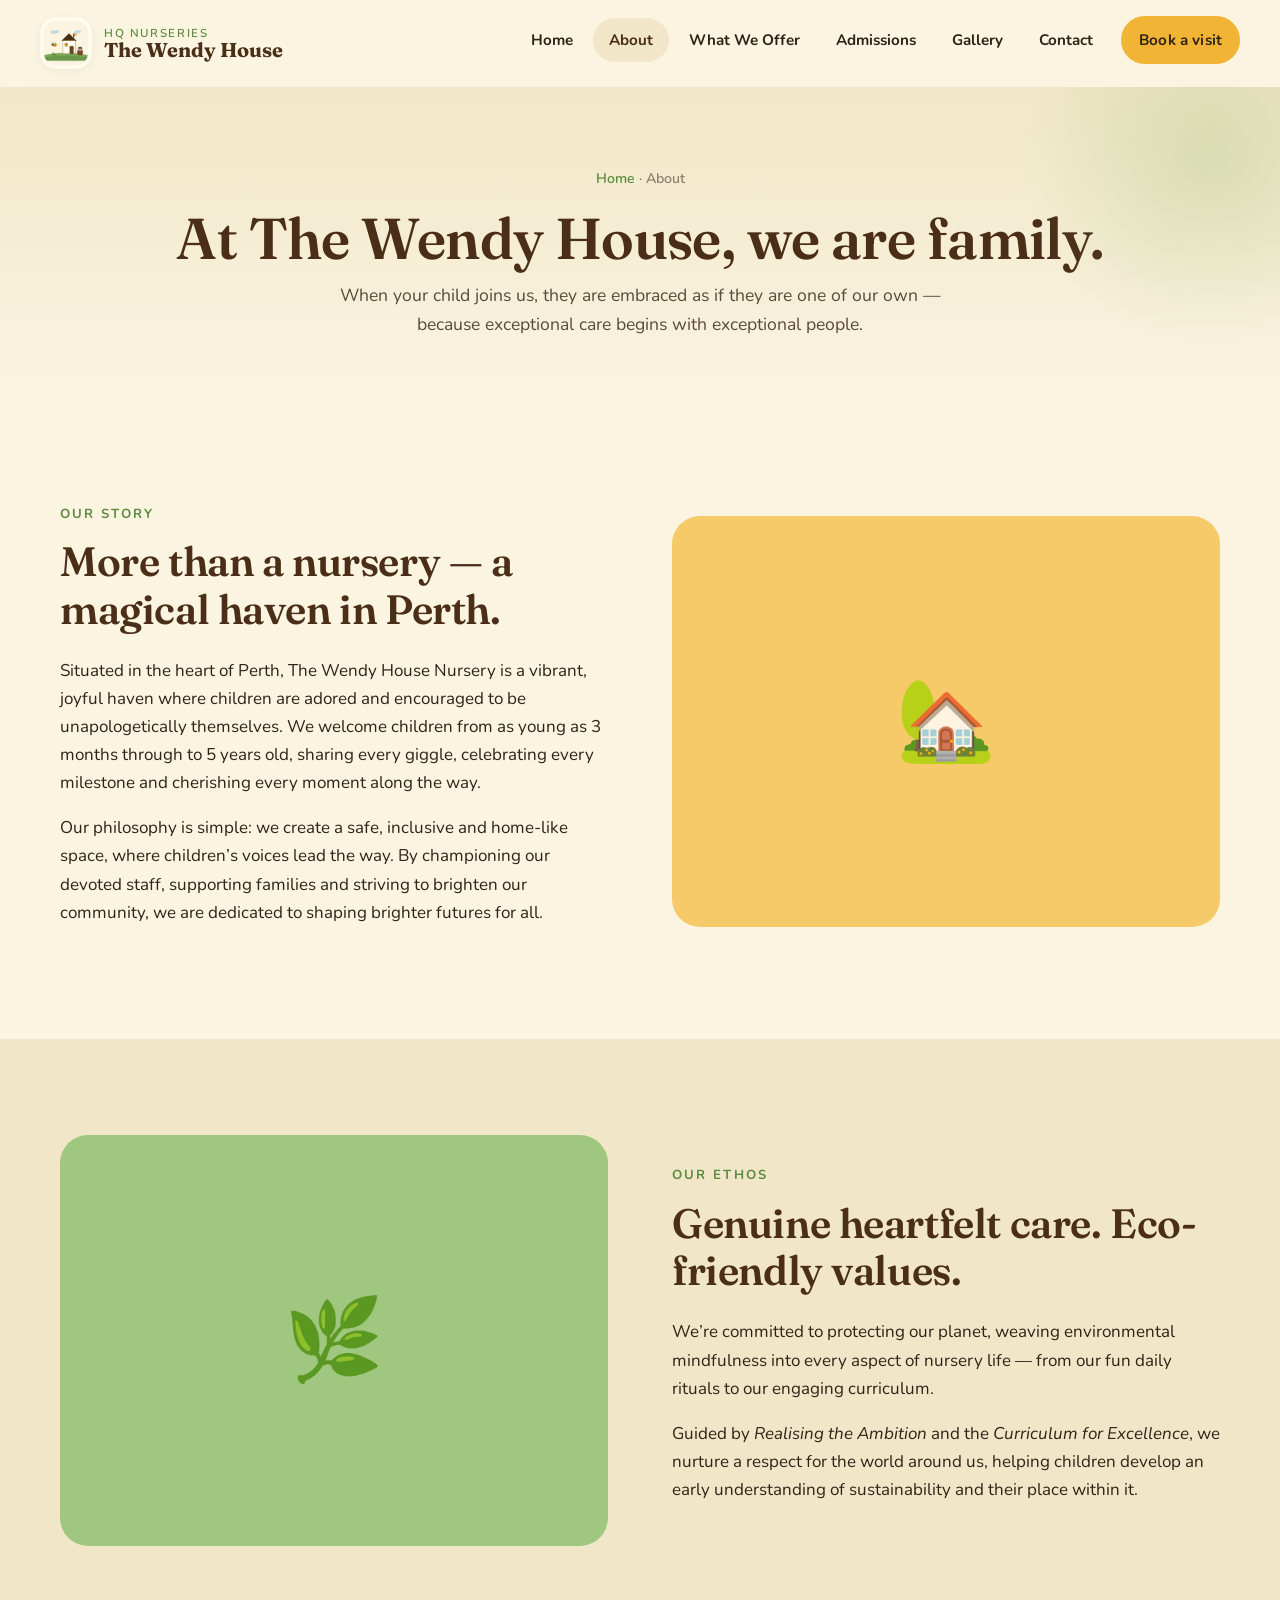
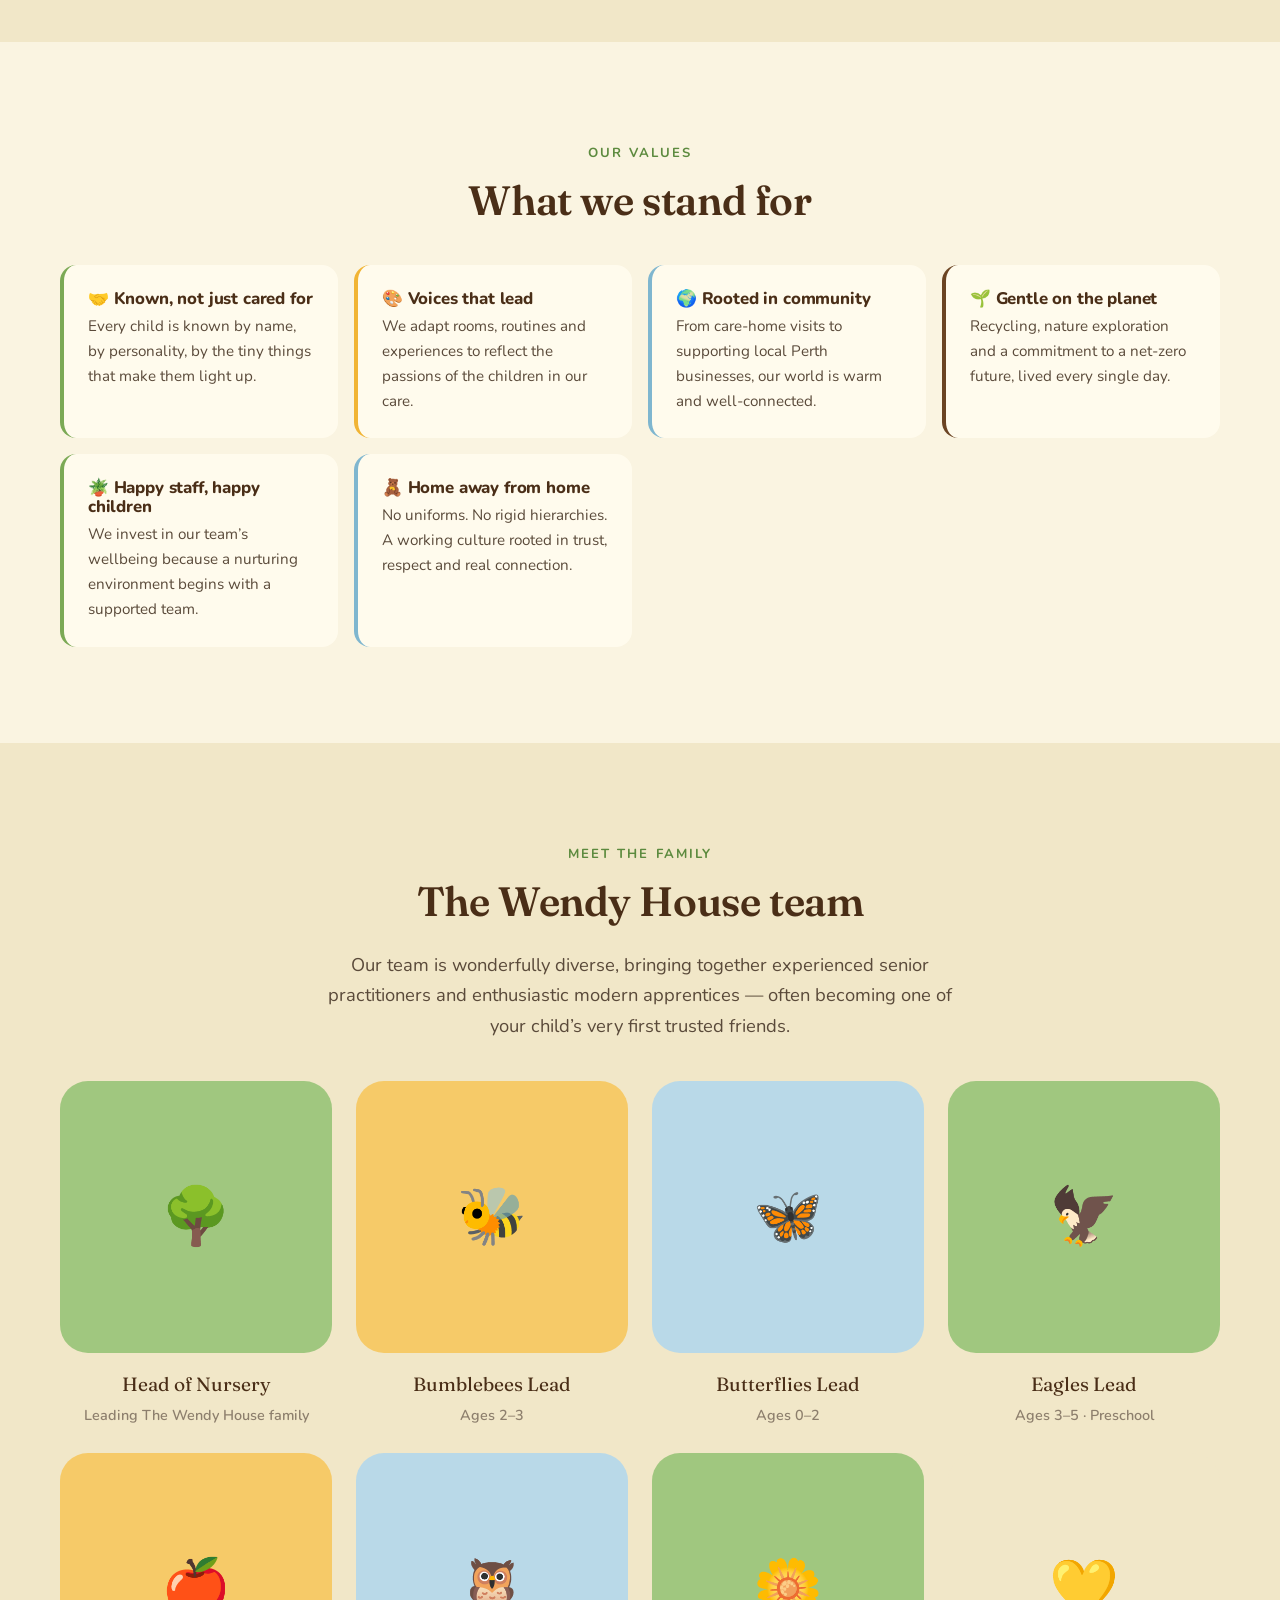
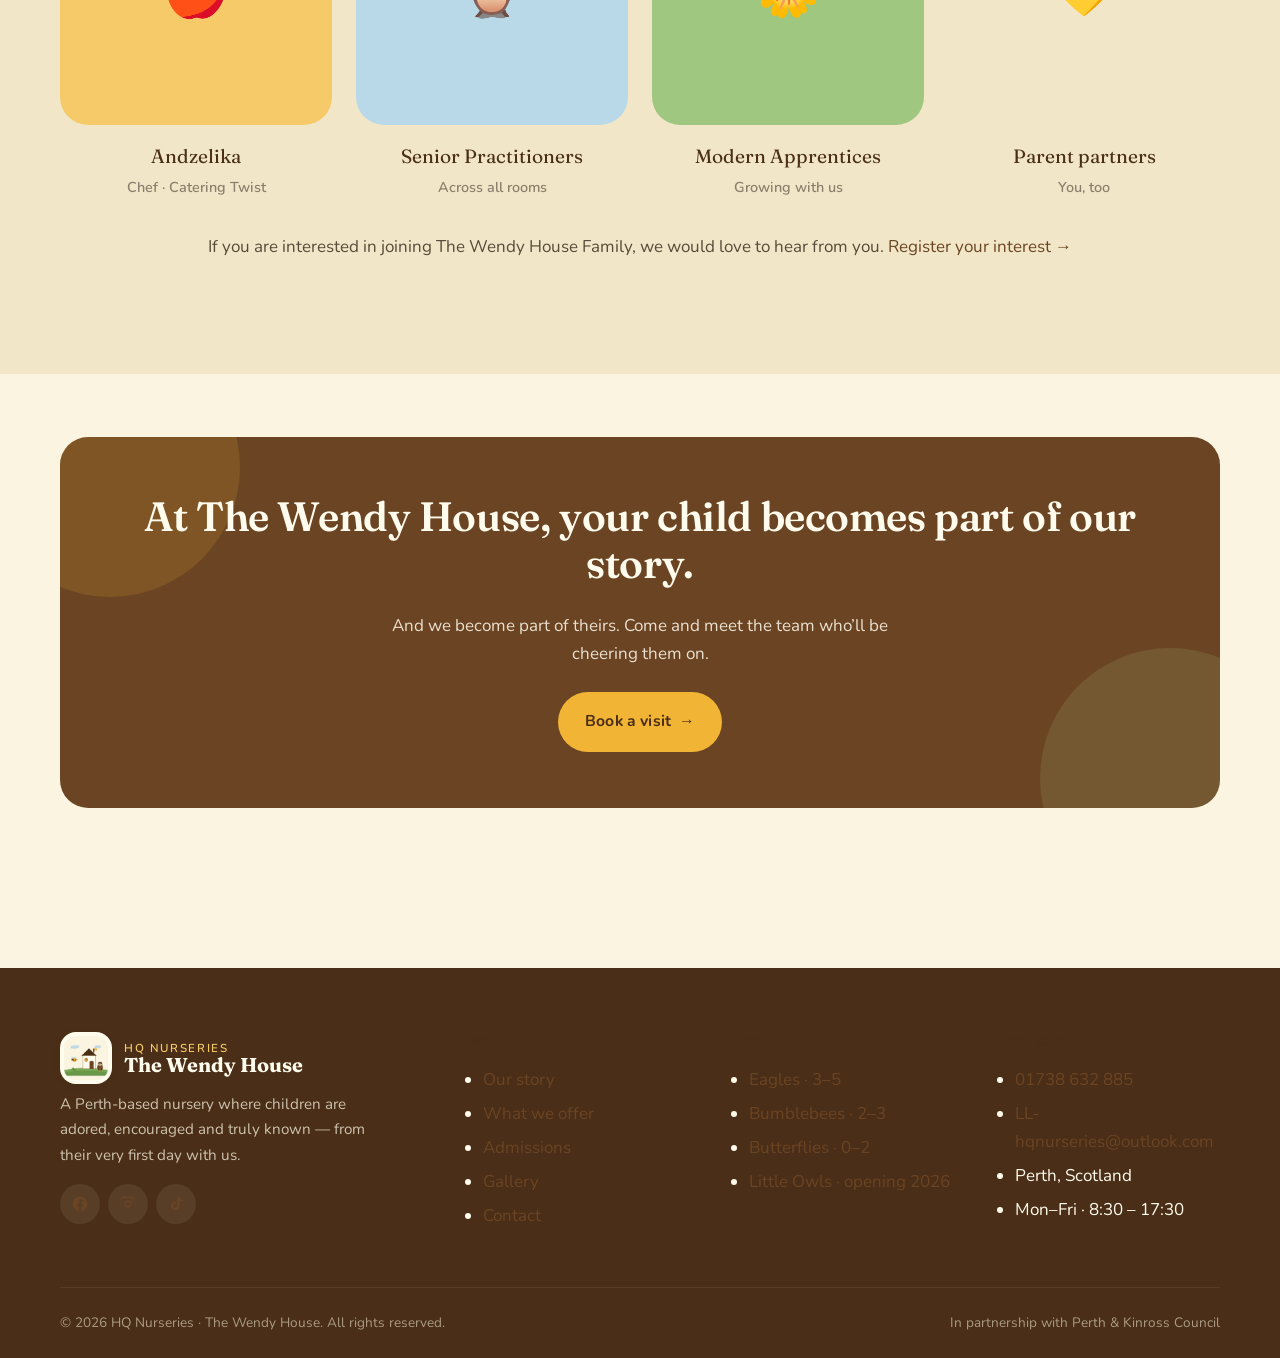
==== commit a4204c61: "Add polished brand logo: SVG + PNG exports; swap site to use new mark" ====
--- a/about.html
+++ b/about.html
@@ -6,7 +6,7 @@
   <title>About · The Wendy House · HQ Nurseries, Perth</title>
   <meta name="description" content="Meet The Wendy House family — our story, our team, and the values that shape our Perth nursery." />
   <meta name="theme-color" content="#FAF4E1" />
-  <link rel="icon" href="assets/logo-original.png" type="image/png" />
+  <link rel="icon" href="assets/logo-square.png" type="image/png" />
   <link rel="preconnect" href="https://fonts.googleapis.com" />
   <link rel="preconnect" href="https://fonts.gstatic.com" crossorigin />
   <link href="https://fonts.googleapis.com/css2?family=Fraunces:ital,opsz,wght@0,9..144,400;0,9..144,500;0,9..144,600;1,9..144,400&family=Nunito:wght@400;600;700;800&display=swap" rel="stylesheet" />
@@ -18,7 +18,7 @@
   <header class="site-header">
     <div class="container nav">
       <a class="brand" href="index.html">
-        <img class="brand__mark" src="assets/logo-original.png" alt="" />
+        <img class="brand__mark" src="assets/logo-square.png" alt="" />
         <span class="brand__text"><small>HQ Nurseries</small><strong>The Wendy House</strong></span>
       </a>
       <button class="nav__toggle" aria-label="Toggle navigation" aria-expanded="false" aria-controls="primary-nav"><span></span></button>
@@ -173,7 +173,7 @@
       <div class="footer__grid">
         <div class="footer__brand">
           <a class="brand" href="index.html">
-            <img class="brand__mark" src="assets/logo-original.png" alt="" />
+            <img class="brand__mark" src="assets/logo-square.png" alt="" />
             <span class="brand__text"><small>HQ Nurseries</small><strong>The Wendy House</strong></span>
           </a>
           <p class="footer__blurb">A Perth-based nursery where children are adored, encouraged and truly known — from their very first day with us.</p>
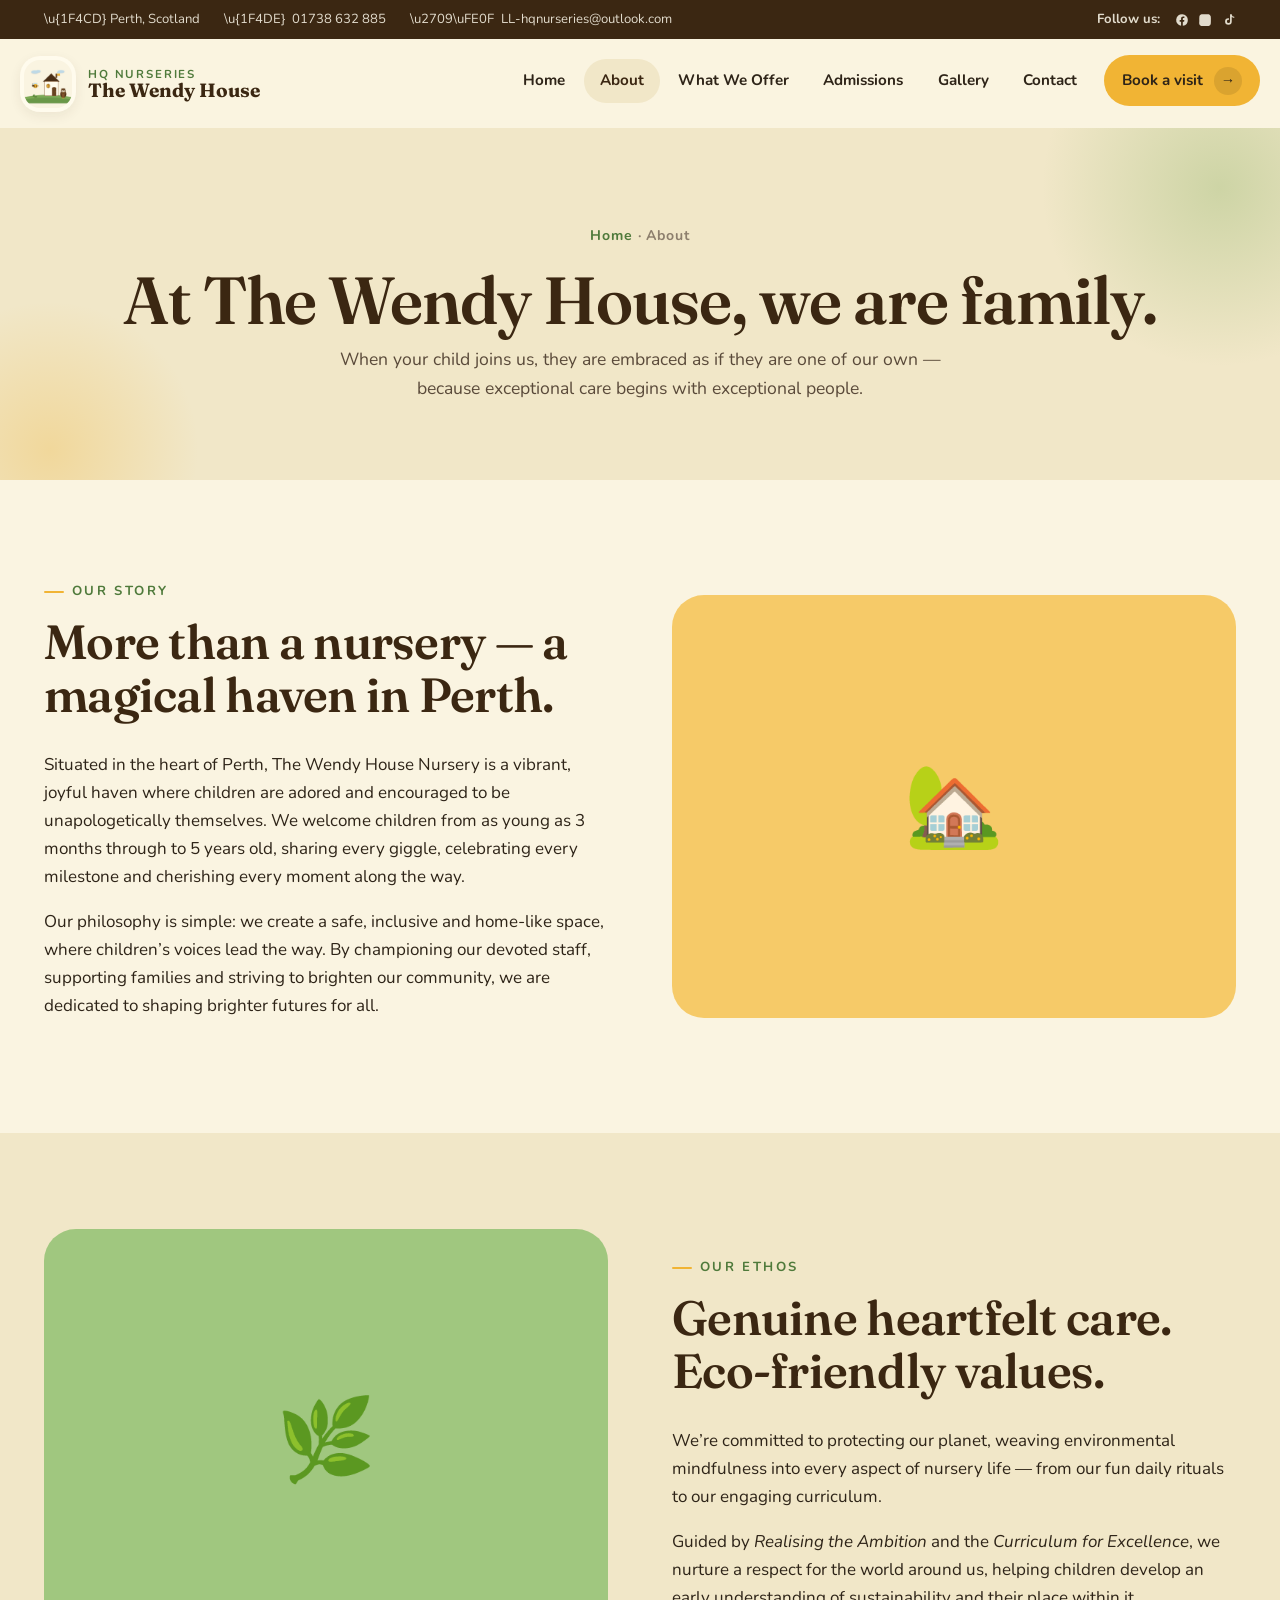
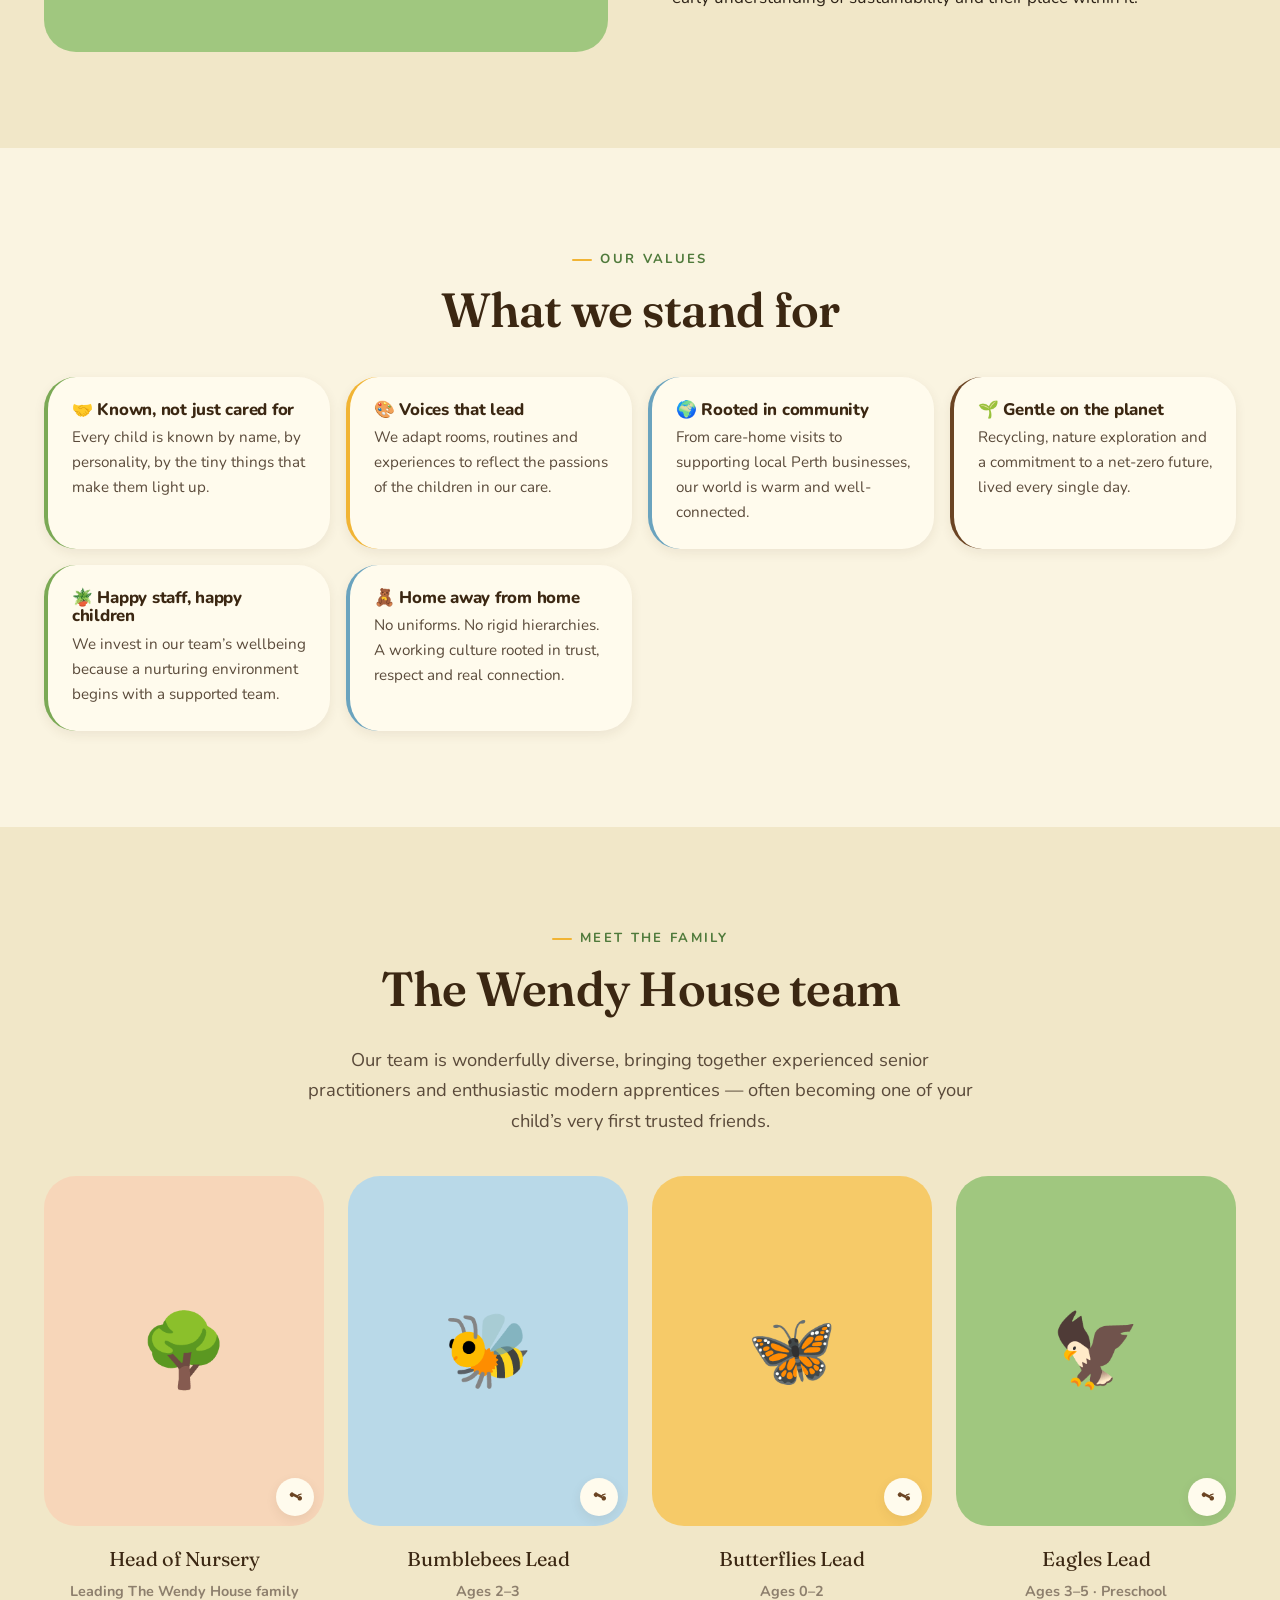
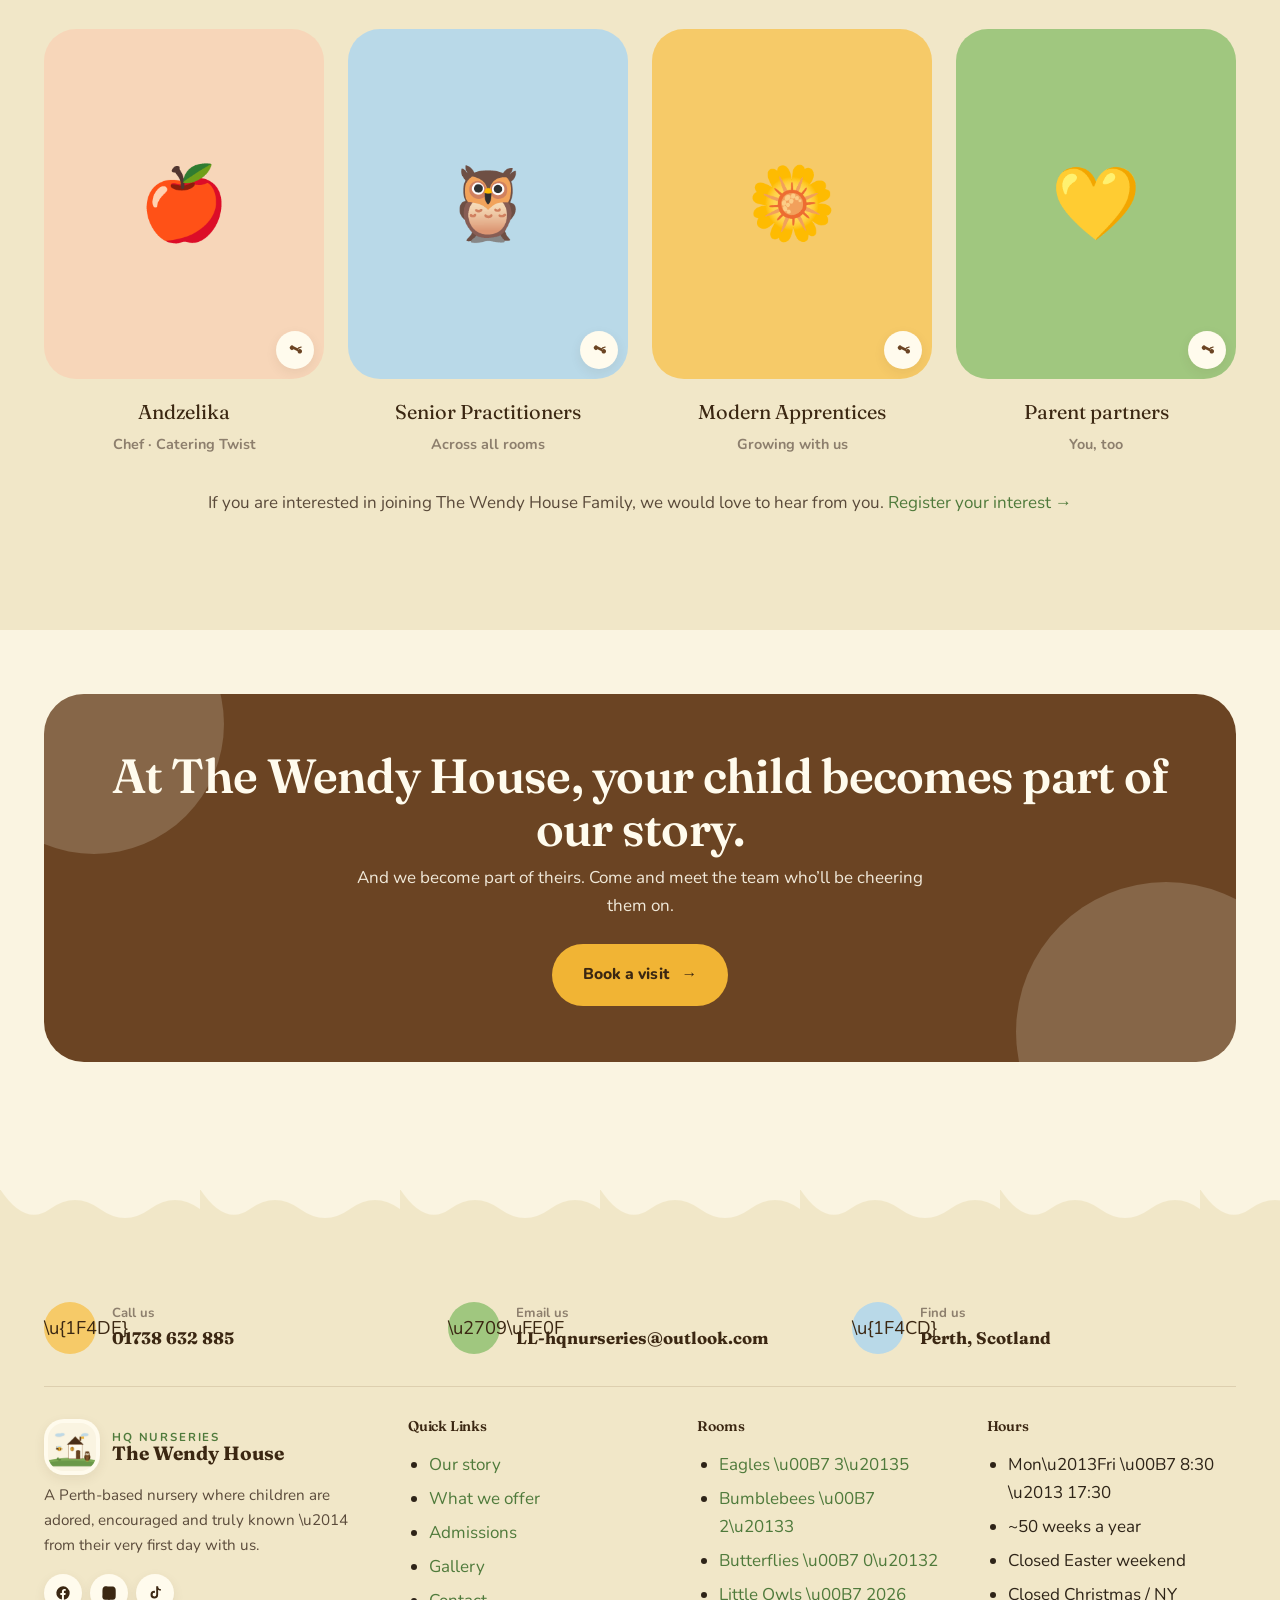
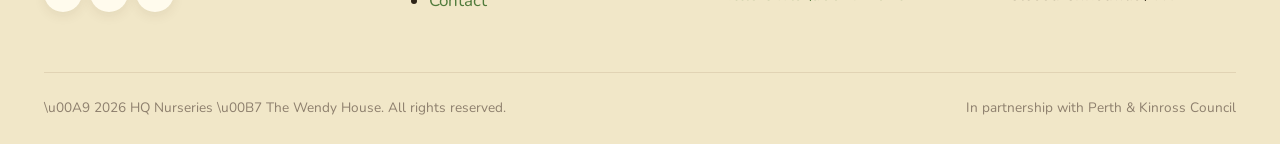
==== commit a76f0418: "Redesign: kidsa-inspired layout with topbar, blobs, speech-bubble testimonials, cloud-wave dividers," ====
--- a/about.html
+++ b/about.html
@@ -15,6 +15,23 @@
 <body>
   <a class="visually-hidden" href="#main">Skip to content</a>
 
+  <!-- TOP BAR -->
+  <div class="topbar">
+    <div class="container topbar__grid">
+      <div class="topbar__info">
+        <span>\u{1F4CD} Perth, Scotland</span>
+        <span>\u{1F4DE} <a href="tel:01738632885">01738 632 885</a></span>
+        <span>\u2709\uFE0F <a href="mailto:LL-hqnurseries@outlook.com">LL-hqnurseries@outlook.com</a></span>
+      </div>
+      <div class="topbar__socials">
+        <strong>Follow us:</strong>
+        <a href="#" aria-label="Facebook"><svg viewBox="0 0 24 24"><path d="M22 12a10 10 0 1 0-11.6 9.9v-7H8v-3h2.4V9.8c0-2.4 1.4-3.7 3.6-3.7 1 0 2.1.2 2.1.2v2.3h-1.2c-1.2 0-1.5.7-1.5 1.5V12h2.6l-.4 3h-2.2v7A10 10 0 0 0 22 12Z"/></svg></a>
+        <a href="#" aria-label="Instagram"><svg viewBox="0 0 24 24"><path d="M12 2.2c3.2 0 3.6 0 4.8.1 1.2.1 1.9.2 2.3.4.6.2 1 .5 1.5 1s.7.9 1 1.5c.2.4.3 1.1.4 2.3.1 1.2.1 1.6.1 4.8s0 3.6-.1 4.8c-.1 1.2-.2 1.9-.4 2.3-.2.6-.5 1-1 1.5s-.9.7-1.5 1c-.4.2-1.1.3-2.3.4-1.2.1-1.6.1-4.8.1s-3.6 0-4.8-.1c-1.2-.1-1.9-.2-2.3-.4-.6-.2-1-.5-1.5-1s-.7-.9-1-1.5c-.2-.4-.3-1.1-.4-2.3C2.2 15.6 2.2 15.2 2.2 12s0-3.6.1-4.8c.1-1.2.2-1.9.4-2.3.2-.6.5-1 1-1.5s.9-.7 1.5-1c.4-.2 1.1-.3 2.3-.4C8.4 2.2 8.8 2.2 12 2.2Z"/></svg></a>
+        <a href="#" aria-label="TikTok"><svg viewBox="0 0 24 24"><path d="M21 8.4a7.3 7.3 0 0 1-4.3-1.4v7.5a5.7 5.7 0 1 1-5.7-5.7c.3 0 .6 0 .9.1v3a2.7 2.7 0 1 0 1.9 2.6V2h2.9a4.4 4.4 0 0 0 4.3 4.4v2Z"/></svg></a>
+      </div>
+    </div>
+  </div>
+
   <header class="site-header">
     <div class="container nav">
       <a class="brand" href="index.html">
@@ -29,7 +46,7 @@
         <li><a href="admissions.html">Admissions</a></li>
         <li><a href="gallery.html">Gallery</a></li>
         <li><a href="contact.html">Contact</a></li>
-        <li><a class="btn btn--primary nav__cta" href="admissions.html#enquire">Book a visit</a></li>
+        <li><a class="btn btn--primary nav__cta" href="admissions.html#enquire">Book a visit <span class="btn__arrow">→</span></a></li>
       </ul>
     </div>
   </header>
@@ -168,23 +185,48 @@
 
   </main>
 
+  <!-- FOOTER -->
   <footer class="site-footer">
     <div class="container">
+      <div class="footer__contacts">
+        <div class="footer__contact">
+          <div class="footer__contact-icon">\u{1F4DE}</div>
+          <div>
+            <small>Call us</small>
+            <strong><a href="tel:01738632885">01738 632 885</a></strong>
+          </div>
+        </div>
+        <div class="footer__contact">
+          <div class="footer__contact-icon">\u2709\uFE0F</div>
+          <div>
+            <small>Email us</small>
+            <strong><a href="mailto:LL-hqnurseries@outlook.com">LL-hqnurseries@outlook.com</a></strong>
+          </div>
+        </div>
+        <div class="footer__contact">
+          <div class="footer__contact-icon">\u{1F4CD}</div>
+          <div>
+            <small>Find us</small>
+            <strong>Perth, Scotland</strong>
+          </div>
+        </div>
+      </div>
+
       <div class="footer__grid">
-        <div class="footer__brand">
+        <div>
           <a class="brand" href="index.html">
             <img class="brand__mark" src="assets/logo-square.png" alt="" />
             <span class="brand__text"><small>HQ Nurseries</small><strong>The Wendy House</strong></span>
           </a>
-          <p class="footer__blurb">A Perth-based nursery where children are adored, encouraged and truly known — from their very first day with us.</p>
+          <p class="footer__blurb">A Perth-based nursery where children are adored, encouraged and truly known \u2014 from their very first day with us.</p>
           <div class="socials" aria-label="Social links">
             <a href="#" aria-label="Facebook"><svg viewBox="0 0 24 24"><path d="M22 12a10 10 0 1 0-11.6 9.9v-7H8v-3h2.4V9.8c0-2.4 1.4-3.7 3.6-3.7 1 0 2.1.2 2.1.2v2.3h-1.2c-1.2 0-1.5.7-1.5 1.5V12h2.6l-.4 3h-2.2v7A10 10 0 0 0 22 12Z"/></svg></a>
-            <a href="#" aria-label="Instagram"><svg viewBox="0 0 24 24"><path d="M12 2.2c3.2 0 3.6 0 4.8.1 1.2.1 1.9.2 2.3.4.6.2 1 .5 1.5 1s.7.9 1 1.5c.2.4.3 1.1.4 2.3.1 1.2.1 1.6.1 4.8s0 3.6-.1 4.8c-.1 1.2-.2 1.9-.4 2.3-.2.6-.5 1-1 1.5s-.9.7-1.5 1c-.4.2-1.1.3-2.3.4-1.2.1-1.6.1-4.8.1s-3.6 0-4.8-.1c-1.2-.1-1.9-.2-2.3-.4-.6-.2-1-.5-1.5-1s-.7-.9-1-1.5c-.2-.4-.3-1.1-.4-2.3C2.2 15.6 2.2 15.2 2.2 12s0-3.6.1-4.8c.1-1.2.2-1.9.4-2.3.2-.6.5-1 1-1.5s.9-.7 1.5-1c.4-.2 1.1-.3 2.3-.4C8.4 2.2 8.8 2.2 12 2.2Zm0 1.8c-3.1 0-3.5 0-4.7.1-1.1.1-1.7.2-2.1.4-.5.2-.9.4-1.3.8-.4.4-.6.8-.8 1.3-.2.4-.3 1-.4 2.1-.1 1.2-.1 1.6-.1 4.7s0 3.5.1 4.7c.1 1.1.2 1.7.4 2.1.2.5.4.9.8 1.3.4.4.8.6 1.3.8.4.2 1 .3 2.1.4 1.2.1 1.6.1 4.7.1s3.5 0 4.7-.1c1.1-.1 1.7-.2 2.1-.4.5-.2.9-.4 1.3-.8.4-.4.6-.8.8-1.3.2-.4.3-1 .4-2.1.1-1.2.1-1.6.1-4.7s0-3.5-.1-4.7c-.1-1.1-.2-1.7-.4-2.1-.2-.5-.4-.9-.8-1.3-.4-.4-.8-.6-1.3-.8-.4-.2-1-.3-2.1-.4-1.2-.1-1.6-.1-4.7-.1Zm0 3.1a4.9 4.9 0 1 1 0 9.8 4.9 4.9 0 0 1 0-9.8Zm0 8a3.1 3.1 0 1 0 0-6.2 3.1 3.1 0 0 0 0 6.2Zm6.3-8.2a1.2 1.2 0 1 1-2.4 0 1.2 1.2 0 0 1 2.4 0Z"/></svg></a>
+            <a href="#" aria-label="Instagram"><svg viewBox="0 0 24 24"><path d="M12 2.2c3.2 0 3.6 0 4.8.1 1.2.1 1.9.2 2.3.4.6.2 1 .5 1.5 1s.7.9 1 1.5c.2.4.3 1.1.4 2.3.1 1.2.1 1.6.1 4.8s0 3.6-.1 4.8c-.1 1.2-.2 1.9-.4 2.3-.2.6-.5 1-1 1.5s-.9.7-1.5 1c-.4.2-1.1.3-2.3.4-1.2.1-1.6.1-4.8.1s-3.6 0-4.8-.1c-1.2-.1-1.9-.2-2.3-.4-.6-.2-1-.5-1.5-1s-.7-.9-1-1.5c-.2-.4-.3-1.1-.4-2.3C2.2 15.6 2.2 15.2 2.2 12s0-3.6.1-4.8c.1-1.2.2-1.9.4-2.3.2-.6.5-1 1-1.5s.9-.7 1.5-1c.4-.2 1.1-.3 2.3-.4C8.4 2.2 8.8 2.2 12 2.2Z"/></svg></a>
             <a href="#" aria-label="TikTok"><svg viewBox="0 0 24 24"><path d="M21 8.4a7.3 7.3 0 0 1-4.3-1.4v7.5a5.7 5.7 0 1 1-5.7-5.7c.3 0 .6 0 .9.1v3a2.7 2.7 0 1 0 1.9 2.6V2h2.9a4.4 4.4 0 0 0 4.3 4.4v2Z"/></svg></a>
           </div>
         </div>
         <div>
-          <h5>Visit</h5>
+          <h5>Quick Links</h5>
           <ul>
             <li><a href="about.html">Our story</a></li>
             <li><a href="what-we-offer.html">What we offer</a></li>
@@ -196,28 +238,31 @@
         <div>
           <h5>Rooms</h5>
           <ul>
-            <li><a href="what-we-offer.html#eagles">Eagles · 3–5</a></li>
-            <li><a href="what-we-offer.html#bumblebees">Bumblebees · 2–3</a></li>
-            <li><a href="what-we-offer.html#butterflies">Butterflies · 0–2</a></li>
-            <li><a href="what-we-offer.html#owls">Little Owls · opening 2026</a></li>
+            <li><a href="what-we-offer.html#eagles">Eagles \u00B7 3\u20135</a></li>
+            <li><a href="what-we-offer.html#bumblebees">Bumblebees \u00B7 2\u20133</a></li>
+            <li><a href="what-we-offer.html#butterflies">Butterflies \u00B7 0\u20132</a></li>
+            <li><a href="what-we-offer.html#owls">Little Owls \u00B7 2026</a></li>
           </ul>
         </div>
         <div>
-          <h5>Get in touch</h5>
+          <h5>Hours</h5>
           <ul>
-            <li><a href="tel:01738632885">01738 632 885</a></li>
-            <li><a href="mailto:LL-hqnurseries@outlook.com">LL-hqnurseries@outlook.com</a></li>
-            <li>Perth, Scotland</li>
-            <li>Mon–Fri · 8:30 – 17:30</li>
+            <li>Mon\u2013Fri \u00B7 8:30 \u2013 17:30</li>
+            <li>~50 weeks a year</li>
+            <li>Closed Easter weekend</li>
+            <li>Closed Christmas / NY</li>
           </ul>
         </div>
       </div>
+
       <div class="footer__legal">
-        <span>© <span id="year"></span> HQ Nurseries · The Wendy House. All rights reserved.</span>
+        <span>\u00A9 <span id="year"></span> HQ Nurseries \u00B7 The Wendy House. All rights reserved.</span>
         <span>In partnership with Perth &amp; Kinross Council</span>
       </div>
     </div>
   </footer>
+
+  <button class="to-top" aria-label="Scroll to top">\u2191</button>
 
   <script src="js/main.js"></script>
 </body>
--- a/css/styles.css
+++ b/css/styles.css
@@ -1,35 +1,37 @@
 /* ============================================
    The Wendy House · HQ Nurseries
-   Design System
+   Design System — kidsa-inspired redesign
    ============================================ */
 
 :root {
-  /* Brand palette — extracted from logo */
+  /* Brand palette */
   --cream: #FAF4E1;
   --cream-soft: #FFFBED;
   --cream-deep: #F1E7C8;
   --brown: #6B4423;
   --brown-soft: #8A5A30;
-  --brown-deep: #4A2E17;
+  --brown-deep: #3B2712;
   --yellow: #F1B434;
   --yellow-soft: #F6CA68;
+  --yellow-deep: #D89921;
   --green: #7BA955;
   --green-soft: #A0C77F;
-  --green-deep: #5C8A3E;
+  --green-deep: #4F7A3B;
   --blue: #B9D9E8;
   --blue-soft: #D7E9F2;
-  --blue-deep: #7FB6CF;
+  --blue-deep: #6AA3BE;
+  --blue-dark: #3C6B83;
+  --peach: #F7D6B9;
+  --coral: #E8906F;
 
   --ink: #2E2418;
   --ink-soft: #5A4A3A;
   --muted: #8D7F6D;
 
-  /* Type */
   --font-display: 'Fraunces', Georgia, serif;
   --font-body: 'Nunito', -apple-system, BlinkMacSystemFont, 'Segoe UI', sans-serif;
 
-  /* Spacing */
-  --container: 1200px;
+  --container: 1240px;
   --gap-xs: 0.5rem;
   --gap-sm: 1rem;
   --gap: 1.5rem;
@@ -37,38 +39,23 @@
   --gap-xl: 4rem;
   --gap-xxl: 6rem;
 
-  /* Radii */
-  --radius-sm: 8px;
-  --radius: 16px;
-  --radius-lg: 28px;
+  --radius-sm: 10px;
+  --radius: 18px;
+  --radius-lg: 32px;
   --radius-pill: 999px;
 
-  /* Shadows */
-  --shadow-sm: 0 2px 8px rgba(74, 46, 23, 0.06);
-  --shadow: 0 10px 30px rgba(74, 46, 23, 0.08);
-  --shadow-lg: 0 20px 50px rgba(74, 46, 23, 0.12);
-
-  /* Transition */
+  --shadow-sm: 0 4px 12px rgba(74, 46, 23, 0.08);
+  --shadow: 0 14px 40px rgba(74, 46, 23, 0.10);
+  --shadow-lg: 0 28px 70px rgba(74, 46, 23, 0.16);
+
   --ease: cubic-bezier(0.22, 1, 0.36, 1);
   --t-fast: 180ms;
-  --t: 300ms;
-}
-
-/* ============================================
-   Reset & Base
-   ============================================ */
-
-*,
-*::before,
-*::after {
-  box-sizing: border-box;
-}
-
-html {
-  scroll-behavior: smooth;
-  -webkit-text-size-adjust: 100%;
-}
-
+  --t: 320ms;
+}
+
+/* Reset & Base */
+*, *::before, *::after { box-sizing: border-box; }
+html { scroll-behavior: smooth; -webkit-text-size-adjust: 100%; }
 body {
   margin: 0;
   font-family: var(--font-body);
@@ -79,42 +66,34 @@
   background: var(--cream);
   -webkit-font-smoothing: antialiased;
   -moz-osx-font-smoothing: grayscale;
-}
-
-img,
-svg {
-  max-width: 100%;
-  display: block;
-}
-
-a {
-  color: var(--brown);
-  text-decoration: none;
-  transition: color var(--t-fast) var(--ease);
-}
-
-a:hover {
-  color: var(--green-deep);
-}
+  overflow-x: hidden;
+}
+img, svg { max-width: 100%; display: block; }
+a { color: var(--green-deep); text-decoration: none; transition: color var(--t-fast) var(--ease); }
+a:hover { color: var(--brown); }
 
 h1, h2, h3, h4, h5 {
   font-family: var(--font-display);
   font-weight: 600;
   color: var(--brown-deep);
-  line-height: 1.15;
-  letter-spacing: -0.01em;
+  line-height: 1.1;
+  letter-spacing: -0.015em;
   margin: 0 0 0.6em;
 }
-
-h1 { font-size: clamp(2.25rem, 4.5vw, 3.75rem); }
-h2 { font-size: clamp(1.75rem, 3.2vw, 2.75rem); }
-h3 { font-size: clamp(1.25rem, 2vw, 1.6rem); }
+h1 { font-size: clamp(2.4rem, 5.2vw, 4.25rem); }
+h2 { font-size: clamp(2rem, 3.8vw, 3rem); }
+h3 { font-size: clamp(1.35rem, 2.1vw, 1.7rem); }
 h4 { font-size: 1.15rem; }
 
 p { margin: 0 0 1em; }
-
 ul, ol { padding-left: 1.25em; }
 li { margin-bottom: 0.35em; }
+
+/* Colored words inside headlines */
+.hl-green { color: var(--green-deep); }
+.hl-yellow { color: var(--yellow-deep); }
+.hl-blue { color: var(--blue-dark); }
+.hl-brown { color: var(--brown); }
 
 /* ============================================
    Layout helpers
@@ -124,69 +103,104 @@
   width: 100%;
   max-width: var(--container);
   margin: 0 auto;
-  padding: 0 1.25rem;
+  padding: 0 1.5rem;
 }
 
 .section {
+  position: relative;
   padding: var(--gap-xxl) 0;
 }
-
 .section--tight { padding: var(--gap-xl) 0; }
-
 .section--cream { background: var(--cream); }
 .section--cream-deep { background: var(--cream-deep); }
 .section--blue { background: var(--blue-soft); }
-.section--green {
-  background: var(--green);
-  color: var(--cream-soft);
-}
-.section--green h2,
-.section--green h3,
-.section--green h4 {
-  color: var(--cream-soft);
-}
+.section--green { background: var(--green); color: var(--cream-soft); }
+.section--green h2, .section--green h3, .section--green h4 { color: var(--cream-soft); }
+.section--brown { background: var(--brown-deep); color: var(--cream-soft); }
+.section--brown h2, .section--brown h3, .section--brown h4 { color: var(--cream-soft); }
 
 .eyebrow {
   display: inline-block;
   font-family: var(--font-body);
   font-weight: 700;
   font-size: 0.82rem;
-  letter-spacing: 0.16em;
+  letter-spacing: 0.18em;
   text-transform: uppercase;
   color: var(--green-deep);
-  margin-bottom: 0.8rem;
-}
-
+  margin-bottom: 0.85rem;
+  position: relative;
+  padding-left: 28px;
+}
+.eyebrow::before {
+  content: '';
+  position: absolute;
+  left: 0;
+  top: 50%;
+  width: 20px;
+  height: 2px;
+  background: var(--yellow);
+  border-radius: 2px;
+  transform: translateY(-50%);
+}
 .section--green .eyebrow { color: var(--yellow-soft); }
+.section--green .eyebrow::before { background: var(--cream-soft); }
 
 .text-center { text-align: center; }
-
-.lead {
-  font-size: 1.15rem;
-  color: var(--ink-soft);
-  max-width: 640px;
-}
+.lead { font-size: 1.15rem; color: var(--ink-soft); max-width: 680px; }
 
 .section-head {
-  max-width: 780px;
+  max-width: 820px;
   margin: 0 auto var(--gap-lg);
   text-align: center;
 }
 
 /* ============================================
+   Cloud wave dividers
+   ============================================ */
+
+.wave-top, .wave-bottom {
+  position: absolute;
+  left: 0;
+  right: 0;
+  height: 48px;
+  pointer-events: none;
+  z-index: 1;
+  background-repeat: repeat-x;
+  background-size: 200px 48px;
+}
+.wave-top { top: -1px; transform: scaleY(-1); }
+.wave-bottom { bottom: -1px; }
+
+/* Cream scalloped wave (goes over a non-cream section to blend into cream below/above) */
+.wave-cream {
+  background-image: url("data:image/svg+xml;utf8,<svg xmlns='http://www.w3.org/2000/svg' viewBox='0 0 200 48' preserveAspectRatio='none'><path d='M0 48 Q 25 10 50 28 T 100 28 T 150 28 T 200 28 L 200 48 Z' fill='%23FAF4E1'/></svg>");
+}
+.wave-cream-deep {
+  background-image: url("data:image/svg+xml;utf8,<svg xmlns='http://www.w3.org/2000/svg' viewBox='0 0 200 48' preserveAspectRatio='none'><path d='M0 48 Q 25 10 50 28 T 100 28 T 150 28 T 200 28 L 200 48 Z' fill='%23F1E7C8'/></svg>");
+}
+.wave-blue {
+  background-image: url("data:image/svg+xml;utf8,<svg xmlns='http://www.w3.org/2000/svg' viewBox='0 0 200 48' preserveAspectRatio='none'><path d='M0 48 Q 25 10 50 28 T 100 28 T 150 28 T 200 28 L 200 48 Z' fill='%23B9D9E8'/></svg>");
+}
+.wave-green {
+  background-image: url("data:image/svg+xml;utf8,<svg xmlns='http://www.w3.org/2000/svg' viewBox='0 0 200 48' preserveAspectRatio='none'><path d='M0 48 Q 25 10 50 28 T 100 28 T 150 28 T 200 28 L 200 48 Z' fill='%237BA955'/></svg>");
+}
+.wave-brown {
+  background-image: url("data:image/svg+xml;utf8,<svg xmlns='http://www.w3.org/2000/svg' viewBox='0 0 200 48' preserveAspectRatio='none'><path d='M0 48 Q 25 10 50 28 T 100 28 T 150 28 T 200 28 L 200 48 Z' fill='%233B2712'/></svg>");
+}
+
+/* ============================================
    Buttons
    ============================================ */
 
 .btn {
   display: inline-flex;
   align-items: center;
-  justify-content: center;
   gap: 0.5rem;
-  padding: 0.95rem 1.6rem;
+  padding: 1rem 1.8rem;
   font-family: var(--font-body);
-  font-weight: 700;
+  font-weight: 800;
   font-size: 0.98rem;
-  letter-spacing: 0.01em;
+  letter-spacing: 0.005em;
   border: 2px solid transparent;
   border-radius: var(--radius-pill);
   cursor: pointer;
@@ -197,61 +211,87 @@
               color var(--t-fast) var(--ease);
   white-space: nowrap;
 }
-
-.btn:hover {
-  transform: translateY(-2px);
-  box-shadow: var(--shadow);
-}
-
+.btn:hover { transform: translateY(-2px); box-shadow: var(--shadow); }
 .btn:active { transform: translateY(0); }
 
-.btn--primary {
+.btn--primary { background: var(--yellow); color: var(--brown-deep); }
+.btn--primary:hover { background: var(--yellow-deep); color: var(--brown-deep); }
+
+.btn--secondary { background: var(--brown); color: var(--cream-soft); }
+.btn--secondary:hover { background: var(--brown-deep); color: var(--cream-soft); }
+
+.btn--ghost { background: transparent; color: var(--brown-deep); border-color: var(--brown-deep); }
+.btn--ghost:hover { background: var(--brown-deep); color: var(--cream); }
+
+.btn--green { background: var(--green); color: var(--cream-soft); }
+.btn--green:hover { background: var(--green-deep); }
+
+.btn--white { background: var(--cream-soft); color: var(--brown-deep); }
+.btn--white:hover { background: var(--cream); }
+
+.btn__arrow {
+  display: inline-flex;
+  align-items: center;
+  justify-content: center;
+  width: 28px;
+  height: 28px;
+  border-radius: 50%;
+  background: rgba(59, 39, 18, 0.12);
+  margin-left: 0.4rem;
+  font-size: 0.9rem;
+  transition: transform var(--t-fast) var(--ease), background var(--t-fast) var(--ease);
+}
+.btn:hover .btn__arrow { transform: translateX(3px); background: rgba(59, 39, 18, 0.2); }
+.btn--secondary .btn__arrow,
+.btn--green .btn__arrow { background: rgba(255, 251, 237, 0.18); }
+
+/* Round icon button (next/prev, play) */
+.icon-btn {
+  width: 54px; height: 54px;
+  border-radius: 50%;
+  border: none;
   background: var(--yellow);
   color: var(--brown-deep);
-}
-
-.btn--primary:hover {
-  background: var(--yellow-soft);
-  color: var(--brown-deep);
-}
-
-.btn--secondary {
-  background: var(--brown);
-  color: var(--cream-soft);
-}
-
-.btn--secondary:hover {
+  cursor: pointer;
+  display: inline-grid;
+  place-items: center;
+  font-size: 1.1rem;
+  transition: transform var(--t-fast) var(--ease), background var(--t-fast) var(--ease);
+  box-shadow: var(--shadow-sm);
+}
+.icon-btn:hover { transform: translateY(-2px); background: var(--yellow-deep); }
+.icon-btn--light { background: var(--cream-soft); color: var(--brown-deep); }
+
+/* ============================================
+   Top bar
+   ============================================ */
+
+.topbar {
   background: var(--brown-deep);
   color: var(--cream-soft);
-}
-
-.btn--ghost {
-  background: transparent;
-  color: var(--brown-deep);
-  border-color: var(--brown-deep);
-}
-
-.btn--ghost:hover {
-  background: var(--brown-deep);
-  color: var(--cream);
-}
-
-.btn--green {
-  background: var(--green);
-  color: var(--cream-soft);
-}
-
-.btn--green:hover {
-  background: var(--green-deep);
-}
-
-.btn--arrow::after {
-  content: '→';
-  transition: transform var(--t-fast) var(--ease);
-}
-
-.btn--arrow:hover::after {
-  transform: translateX(4px);
+  font-size: 0.82rem;
+  padding: 0.55rem 0;
+}
+.topbar__grid {
+  display: flex;
+  align-items: center;
+  justify-content: space-between;
+  gap: 1.5rem;
+  flex-wrap: wrap;
+}
+.topbar__info { display: flex; gap: 1.5rem; flex-wrap: wrap; }
+.topbar__info span { display: inline-flex; align-items: center; gap: 0.4rem; opacity: 0.85; }
+.topbar__info a { color: inherit; }
+.topbar__info a:hover { color: var(--yellow-soft); }
+.topbar__socials { display: flex; gap: 0.6rem; align-items: center; opacity: 0.85; }
+.topbar__socials strong { font-weight: 700; margin-right: 0.3rem; }
+.topbar__socials a { color: inherit; transition: color var(--t-fast) var(--ease); }
+.topbar__socials a:hover { color: var(--yellow-soft); }
+.topbar__socials svg { width: 14px; height: 14px; fill: currentColor; }
+
+@media (max-width: 760px) {
+  .topbar { padding: 0.45rem 0; font-size: 0.78rem; }
+  .topbar__info { gap: 1rem; }
 }
 
 /* ============================================
@@ -262,18 +302,12 @@
   position: sticky;
   top: 0;
   z-index: 100;
-  background: rgba(250, 244, 225, 0.92);
-  backdrop-filter: saturate(180%) blur(10px);
-  -webkit-backdrop-filter: saturate(180%) blur(10px);
-  border-bottom: 1px solid transparent;
-  transition: border-color var(--t) var(--ease),
-              box-shadow var(--t) var(--ease);
-}
-
-.site-header.is-scrolled {
-  border-bottom-color: rgba(107, 68, 35, 0.08);
-  box-shadow: var(--shadow-sm);
-}
+  background: rgba(250, 244, 225, 0.94);
+  backdrop-filter: saturate(180%) blur(12px);
+  -webkit-backdrop-filter: saturate(180%) blur(12px);
+  transition: box-shadow var(--t) var(--ease);
+}
+.site-header.is-scrolled { box-shadow: 0 6px 20px rgba(74, 46, 23, 0.08); }
 
 .nav {
   display: flex;
@@ -289,32 +323,25 @@
   gap: 0.75rem;
   font-family: var(--font-display);
   font-weight: 600;
-  font-size: 1.25rem;
+  font-size: 1.2rem;
   color: var(--brown-deep);
   text-decoration: none;
 }
-
 .brand__mark {
-  width: 52px;
-  height: 52px;
-  border-radius: var(--radius);
+  width: 56px;
+  height: 56px;
+  border-radius: 20px;
+  padding: 4px;
   background: var(--cream-soft);
-  padding: 4px;
   object-fit: contain;
   box-shadow: var(--shadow-sm);
 }
-
-.brand__text {
-  display: flex;
-  flex-direction: column;
-  line-height: 1.05;
-}
-
+.brand__text { display: flex; flex-direction: column; line-height: 1.05; }
 .brand__text small {
   font-family: var(--font-body);
-  font-weight: 600;
+  font-weight: 700;
   font-size: 0.72rem;
-  letter-spacing: 0.14em;
+  letter-spacing: 0.16em;
   text-transform: uppercase;
   color: var(--green-deep);
 }
@@ -324,10 +351,9 @@
   list-style: none;
   margin: 0;
   padding: 0;
-  gap: 0.25rem;
-  align-items: center;
-}
-
+  gap: 0.15rem;
+  align-items: center;
+}
 .nav__links a {
   display: inline-block;
   padding: 0.6rem 1rem;
@@ -337,64 +363,52 @@
   border-radius: var(--radius-pill);
   transition: background var(--t-fast) var(--ease), color var(--t-fast) var(--ease);
 }
-
-.nav__links a:hover,
-.nav__links a.is-active {
+.nav__links a:hover, .nav__links a.is-active {
   background: var(--cream-deep);
   color: var(--brown-deep);
 }
-
-.nav__cta {
-  margin-left: 0.5rem;
-}
+.nav__cta { margin-left: 0.5rem; }
 
 .nav__toggle {
   display: none;
-  width: 44px;
-  height: 44px;
+  width: 46px; height: 46px;
   background: var(--cream-deep);
   border: none;
-  border-radius: 12px;
+  border-radius: 14px;
   cursor: pointer;
   padding: 0;
   align-items: center;
   justify-content: center;
 }
-
 .nav__toggle span {
   position: relative;
   display: block;
-  width: 22px;
-  height: 2px;
+  width: 22px; height: 2px;
   background: var(--brown-deep);
   border-radius: 2px;
   transition: transform var(--t) var(--ease), opacity var(--t) var(--ease);
 }
-
 .nav__toggle span::before,
 .nav__toggle span::after {
   content: '';
   position: absolute;
   left: 0;
-  width: 22px;
-  height: 2px;
+  width: 22px; height: 2px;
   background: var(--brown-deep);
   border-radius: 2px;
   transition: transform var(--t) var(--ease);
 }
-
 .nav__toggle span::before { top: -7px; }
 .nav__toggle span::after { top: 7px; }
-
 .nav__toggle.is-open span { background: transparent; }
 .nav__toggle.is-open span::before { transform: translateY(7px) rotate(45deg); }
 .nav__toggle.is-open span::after { transform: translateY(-7px) rotate(-45deg); }
 
-@media (max-width: 960px) {
+@media (max-width: 1020px) {
   .nav__toggle { display: inline-flex; }
   .nav__links {
     position: fixed;
-    inset: 72px 0 0 0;
+    inset: 78px 0 0 0;
     flex-direction: column;
     align-items: stretch;
     gap: 0.25rem;
@@ -406,17 +420,8 @@
     overflow-y: auto;
   }
   .nav__links.is-open { transform: translateX(0); }
-  .nav__links a {
-    font-size: 1.1rem;
-    padding: 0.9rem 1rem;
-    border-radius: var(--radius);
-  }
-  .nav__cta {
-    margin-left: 0;
-    margin-top: 1rem;
-    width: 100%;
-    justify-content: center;
-  }
+  .nav__links a { font-size: 1.1rem; padding: 0.9rem 1rem; border-radius: var(--radius); }
+  .nav__cta { margin-left: 0; margin-top: 1rem; width: 100%; justify-content: center; }
 }
 
 /* ============================================
@@ -425,215 +430,875 @@
 
 .hero {
   position: relative;
-  padding: clamp(3rem, 8vw, 6rem) 0 clamp(3rem, 6vw, 5rem);
+  padding: clamp(3rem, 7vw, 5.5rem) 0 clamp(3rem, 7vw, 5rem);
   overflow: hidden;
 }
+.hero::before,
+.hero::after {
+  content: '';
+  position: absolute;
+  pointer-events: none;
+  z-index: 0;
+}
+.hero::before {
+  width: 560px; height: 560px;
+  background: radial-gradient(circle, rgba(123, 169, 85, 0.22), transparent 65%);
+  top: -220px; right: -140px;
+  border-radius: 50%;
+}
+.hero::after {
+  width: 420px; height: 420px;
+  background: radial-gradient(circle, rgba(241, 180, 52, 0.28), transparent 70%);
+  bottom: -160px; left: -120px;
+  border-radius: 50%;
+}
 
 .hero__grid {
-  display: grid;
-  grid-template-columns: 1.1fr 0.9fr;
+  position: relative;
+  z-index: 2;
+  display: grid;
+  grid-template-columns: 1fr 1fr;
   gap: var(--gap-xl);
   align-items: center;
 }
-
-.hero__copy h1 {
-  margin-bottom: 1rem;
-}
-
-.hero__copy h1 em {
-  font-style: italic;
-  color: var(--green-deep);
-  font-weight: 400;
-}
-
+.hero__copy h1 { margin-bottom: 1.2rem; }
+.hero__copy h1 em { font-style: italic; color: var(--green-deep); font-weight: 400; }
 .hero__actions {
   display: flex;
+  gap: 1rem;
+  flex-wrap: wrap;
+  margin-top: 1.8rem;
+  align-items: center;
+}
+.hero__play {
+  display: inline-flex;
+  align-items: center;
   gap: 0.75rem;
-  flex-wrap: wrap;
-  margin-top: 1.5rem;
-}
+  color: var(--brown-deep);
+  font-weight: 700;
+}
+.hero__play .icon-btn { background: var(--cream-soft); color: var(--brown-deep); }
+
+/* Organic blob image frame */
+.blob {
+  position: relative;
+  width: 100%;
+  max-width: 560px;
+  margin-inline: auto;
+  aspect-ratio: 5 / 6;
+  border-radius: 60% 40% 55% 45% / 55% 45% 55% 45%;
+  background: var(--blue);
+  display: grid;
+  place-items: center;
+  overflow: hidden;
+  box-shadow: 0 30px 70px rgba(74, 46, 23, 0.15);
+  font-size: 8rem;
+}
+.blob--green { background: var(--green-soft); }
+.blob--yellow { background: var(--yellow-soft); }
+.blob--cream { background: var(--cream-deep); }
+.blob--peach { background: var(--peach); }
+
+.blob--alt { border-radius: 45% 55% 40% 60% / 50% 60% 40% 50%; }
+.blob--alt2 { border-radius: 58% 42% 55% 45% / 45% 55% 45% 55%; }
 
 .hero__visual {
   position: relative;
-}
-
-.hero__card {
+  min-height: 460px;
+}
+.hero__visual .blob {
+  transform: rotate(-3deg);
+}
+
+/* Floating decoration chips around hero */
+.chip {
+  position: absolute;
+  background: var(--cream-soft);
+  border-radius: var(--radius-pill);
+  padding: 0.6rem 1.1rem;
+  box-shadow: var(--shadow);
+  display: inline-flex;
+  align-items: center;
+  gap: 0.5rem;
+  font-weight: 800;
+  font-size: 0.88rem;
+  color: var(--brown-deep);
+  animation: float 5s ease-in-out infinite;
+  z-index: 3;
+}
+.chip--yellow { background: var(--yellow); }
+.chip--green { background: var(--green); color: var(--cream-soft); }
+.chip--blue { background: var(--blue-deep); color: var(--cream-soft); }
+.chip--a { top: 12%; left: -6%; animation-delay: 0.2s; }
+.chip--b { top: 50%; right: -8%; animation-delay: 1.2s; }
+.chip--c { bottom: 6%; left: 10%; animation-delay: 2s; }
+
+@keyframes float {
+  0%, 100% { transform: translateY(0); }
+  50% { transform: translateY(-10px); }
+}
+
+/* Decorative SVG scatter */
+.deco {
+  position: absolute;
+  pointer-events: none;
+  opacity: 0.9;
+  z-index: 1;
+}
+.deco svg { display: block; }
+.deco--sparkle-a { top: 30%; left: 44%; width: 38px; animation: pulse 3s ease-in-out infinite; }
+.deco--sparkle-b { top: 12%; right: 42%; width: 22px; animation: pulse 3s ease-in-out infinite 1s; }
+
+@keyframes pulse {
+  0%, 100% { opacity: 0.6; transform: scale(0.9); }
+  50% { opacity: 1; transform: scale(1.1); }
+}
+
+@media (max-width: 820px) {
+  .hero__grid { grid-template-columns: 1fr; gap: var(--gap-lg); }
+  .hero__visual { order: -1; min-height: 0; }
+  .blob { max-width: 380px; aspect-ratio: 1; }
+  .chip--a { left: 2%; }
+  .chip--b { right: 2%; }
+}
+
+/* ============================================
+   Trust pills
+   ============================================ */
+
+.trust {
+  padding: 2.5rem 0;
+}
+.trust__inner {
   background: var(--cream-soft);
   border-radius: var(--radius-lg);
   padding: 2rem;
-  box-shadow: var(--shadow-lg);
-  position: relative;
-  overflow: hidden;
-}
-
-.hero__illus {
-  aspect-ratio: 4 / 3;
-  background: var(--blue-soft);
-  border-radius: var(--radius);
-  display: grid;
-  place-items: center;
-  font-size: 4rem;
-  overflow: hidden;
-  position: relative;
-}
-
-.hero__badge {
-  position: absolute;
-  background: var(--yellow);
-  color: var(--brown-deep);
-  padding: 0.6rem 1rem;
-  border-radius: var(--radius-pill);
-  font-weight: 800;
-  font-size: 0.85rem;
-  box-shadow: var(--shadow);
-  animation: float 4s ease-in-out infinite;
-}
-
-.hero__badge--a { top: -14px; right: 20px; }
-.hero__badge--b {
-  bottom: -14px;
-  left: 20px;
-  background: var(--green);
-  color: var(--cream-soft);
-  animation-delay: 1.2s;
-}
-
-.hero::before,
-.hero::after {
+  box-shadow: var(--shadow-sm);
+  display: grid;
+  grid-template-columns: repeat(4, 1fr);
+  gap: 1.5rem;
+  text-align: center;
+  position: relative;
+}
+.trust__inner::before,
+.trust__inner::after {
   content: '';
   position: absolute;
+  width: 80px; height: 80px;
   border-radius: 50%;
   pointer-events: none;
-  z-index: -1;
-}
-
-.hero::before {
-  width: 420px;
-  height: 420px;
-  background: radial-gradient(circle, var(--blue-soft), transparent 70%);
-  top: -100px;
-  right: -120px;
-}
-
-.hero::after {
-  width: 360px;
-  height: 360px;
-  background: radial-gradient(circle, rgba(241, 180, 52, 0.25), transparent 70%);
-  bottom: -120px;
-  left: -100px;
-}
-
-@keyframes float {
-  0%, 100% { transform: translateY(0); }
-  50% { transform: translateY(-8px); }
-}
-
-@media (max-width: 820px) {
-  .hero__grid { grid-template-columns: 1fr; }
-  .hero__visual { order: -1; max-width: 480px; margin: 0 auto; }
-}
-
-/* ============================================
-   Trust bar
-   ============================================ */
-
-.trust {
-  background: var(--cream-deep);
-  padding: 2rem 0;
-  border-top: 1px solid rgba(107, 68, 35, 0.06);
-  border-bottom: 1px solid rgba(107, 68, 35, 0.06);
-}
-
-.trust__grid {
-  display: grid;
-  grid-template-columns: repeat(4, 1fr);
-  gap: 2rem;
-  text-align: center;
-}
+}
+.trust__inner::before { background: var(--yellow-soft); top: -20px; left: 8%; opacity: 0.5; }
+.trust__inner::after { background: var(--green-soft); bottom: -20px; right: 8%; opacity: 0.5; }
 
 .trust__item strong {
   display: block;
   font-family: var(--font-display);
-  font-size: 2.1rem;
+  font-size: clamp(1.7rem, 3vw, 2.25rem);
   color: var(--brown-deep);
   line-height: 1.1;
 }
-
 .trust__item span {
-  font-size: 0.9rem;
+  font-size: 0.88rem;
   color: var(--ink-soft);
   font-weight: 600;
 }
-
 @media (max-width: 700px) {
-  .trust__grid { grid-template-columns: repeat(2, 1fr); }
-}
-
-/* ============================================
-   Cards / Services
-   ============================================ */
-
-.cards {
+  .trust__inner { grid-template-columns: repeat(2, 1fr); padding: 1.5rem; }
+}
+
+/* ============================================
+   About-band with split image cluster
+   ============================================ */
+
+.image-cluster {
+  position: relative;
+  min-height: 480px;
+}
+.image-cluster__main {
+  width: 82%;
+  aspect-ratio: 4 / 5;
+  border-radius: 55% 45% 60% 40% / 50% 55% 45% 50%;
+  background: var(--blue);
+  display: grid;
+  place-items: center;
+  overflow: hidden;
+  font-size: 7rem;
+  box-shadow: var(--shadow);
+}
+.image-cluster__inset {
+  position: absolute;
+  right: 0;
+  bottom: 6%;
+  width: 44%;
+  aspect-ratio: 1;
+  border-radius: 50%;
+  background: var(--yellow-soft);
+  display: grid;
+  place-items: center;
+  font-size: 4rem;
+  border: 8px solid var(--cream);
+  box-shadow: var(--shadow);
+}
+.image-cluster__deco {
+  position: absolute;
+  top: 12%;
+  right: 10%;
+  font-size: 2rem;
+  color: var(--brown);
+  opacity: 0.4;
+  transform: rotate(-15deg);
+  font-family: var(--font-display);
+}
+
+/* Tick list */
+.checks {
+  display: grid;
+  grid-template-columns: 1fr 1fr;
+  gap: 0.75rem 1rem;
+  margin: 1.25rem 0 1.75rem;
+  padding: 0;
+  list-style: none;
+}
+.checks li {
+  display: flex;
+  align-items: center;
+  gap: 0.6rem;
+  background: var(--cream-soft);
+  padding: 0.65rem 1rem;
+  border-radius: var(--radius-pill);
+  font-weight: 700;
+  color: var(--brown-deep);
+  font-size: 0.95rem;
+  box-shadow: var(--shadow-sm);
+}
+.checks li::before {
+  content: '✓';
+  display: inline-grid;
+  place-items: center;
+  width: 22px; height: 22px;
+  border-radius: 50%;
+  background: var(--green);
+  color: var(--cream-soft);
+  font-size: 0.75rem;
+  font-weight: 800;
+  flex-shrink: 0;
+}
+@media (max-width: 620px) {
+  .checks { grid-template-columns: 1fr; }
+}
+
+.call-cluster {
+  display: flex;
+  gap: 1.25rem;
+  align-items: center;
+  margin-top: 1.25rem;
+  flex-wrap: wrap;
+}
+.call-cluster__phone {
+  display: flex;
+  align-items: center;
+  gap: 0.75rem;
+}
+.call-cluster__phone .icon-btn { background: var(--cream-soft); color: var(--green-deep); }
+.call-cluster__phone span { display: block; font-size: 0.82rem; color: var(--muted); }
+.call-cluster__phone strong { font-family: var(--font-display); color: var(--brown-deep); font-size: 1.15rem; }
+
+/* ============================================
+   Program cards (big organic blob frames)
+   ============================================ */
+
+.programs {
   display: grid;
   grid-template-columns: repeat(auto-fit, minmax(260px, 1fr));
+  gap: 1.5rem;
+}
+.program {
+  position: relative;
+  text-align: center;
+  padding: 2rem 1.25rem;
+  transition: transform var(--t) var(--ease);
+}
+.program:hover { transform: translateY(-6px); }
+.program__frame {
+  position: relative;
+  aspect-ratio: 3 / 4;
+  border-radius: 55% 45% 45% 55% / 60% 55% 45% 40%;
+  overflow: hidden;
+  display: grid;
+  place-items: center;
+  font-size: 5rem;
+  margin-bottom: 1.25rem;
+  box-shadow: var(--shadow);
+}
+.program--green .program__frame { background: var(--green-soft); }
+.program--yellow .program__frame { background: var(--yellow-soft); }
+.program--blue .program__frame { background: var(--blue); }
+.program--peach .program__frame { background: var(--peach); }
+
+.program h3 { margin: 0 0 0.25rem; }
+.program__age { color: var(--muted); font-weight: 700; font-size: 0.95rem; margin-bottom: 0.5rem; }
+.program p { color: var(--ink-soft); font-size: 0.95rem; }
+.program__arrow {
+  display: inline-grid;
+  place-items: center;
+  width: 46px; height: 46px;
+  border-radius: 50%;
+  background: var(--yellow);
+  color: var(--brown-deep);
+  font-weight: 800;
+  margin-top: 0.5rem;
+  box-shadow: var(--shadow-sm);
+  transition: transform var(--t-fast) var(--ease), background var(--t-fast) var(--ease);
+}
+.program:hover .program__arrow { transform: translateX(4px); background: var(--yellow-deep); }
+.program--blue .program__arrow { background: var(--blue-deep); color: var(--cream-soft); }
+.program--blue:hover .program__arrow { background: var(--blue-dark); }
+
+/* ============================================
+   Connected steps (process)
+   ============================================ */
+
+.steps {
+  position: relative;
+  display: grid;
+  grid-template-columns: repeat(5, 1fr);
+  gap: 1rem;
+  padding: 2rem 0;
+  max-width: 1080px;
+  margin: 0 auto;
+}
+.steps::before {
+  content: '';
+  position: absolute;
+  left: 10%;
+  right: 10%;
+  top: 64px;
+  height: 2px;
+  border-top: 2px dashed rgba(107, 68, 35, 0.25);
+  z-index: 0;
+}
+.step { text-align: center; position: relative; z-index: 1; }
+.step:nth-child(even) { margin-top: 3rem; }
+.step__icon {
+  width: 92px; height: 92px;
+  margin: 0 auto 0.75rem;
+  display: grid;
+  place-items: center;
+  background: var(--yellow);
+  color: var(--brown-deep);
+  font-size: 2rem;
+  border-radius: 45% 55% 55% 45% / 55% 45% 55% 45%;
+  box-shadow: var(--shadow);
+}
+.step:nth-child(2n) .step__icon { background: var(--green); color: var(--cream-soft); }
+.step:nth-child(3n) .step__icon { background: var(--blue-deep); color: var(--cream-soft); }
+.step h4 { margin: 0 0 0.3rem; font-family: var(--font-display); font-size: 1.1rem; color: var(--brown-deep); }
+.step p { margin: 0; color: var(--ink-soft); font-size: 0.9rem; line-height: 1.45; }
+
+@media (max-width: 860px) {
+  .steps { grid-template-columns: repeat(2, 1fr); gap: 2rem 1rem; }
+  .steps::before { display: none; }
+  .step:nth-child(even) { margin-top: 0; }
+}
+
+/* ============================================
+   Feature list with icons (activities)
+   ============================================ */
+
+.activities {
+  display: grid;
+  grid-template-columns: 1fr 1fr;
+  gap: 1rem 1.5rem;
+}
+.activity {
+  display: flex;
+  gap: 1rem;
+  align-items: flex-start;
+  padding: 1rem;
+  border-radius: var(--radius);
+  background: var(--cream-soft);
+  transition: background var(--t-fast) var(--ease);
+}
+.activity:hover { background: var(--cream-deep); }
+.activity__icon {
+  flex-shrink: 0;
+  width: 56px; height: 56px;
+  display: grid;
+  place-items: center;
+  border-radius: 16px;
+  background: var(--yellow-soft);
+  font-size: 1.5rem;
+}
+.activity:nth-child(2) .activity__icon { background: var(--green-soft); }
+.activity:nth-child(3) .activity__icon { background: var(--blue); }
+.activity:nth-child(4) .activity__icon { background: var(--peach); }
+.activity h4 { margin: 0 0 0.2rem; font-family: var(--font-body); font-weight: 800; font-size: 1rem; color: var(--brown-deep); }
+.activity p { margin: 0; font-size: 0.9rem; color: var(--ink-soft); line-height: 1.5; }
+
+@media (max-width: 620px) { .activities { grid-template-columns: 1fr; } }
+
+/* ============================================
+   Team cards (with colored backgrounds)
+   ============================================ */
+
+.team {
+  display: grid;
+  grid-template-columns: repeat(auto-fit, minmax(220px, 1fr));
   gap: var(--gap);
 }
-
-.card {
+.team__member { text-align: center; }
+.team__photo {
+  position: relative;
+  aspect-ratio: 4 / 5;
+  border-radius: var(--radius-lg);
+  display: grid;
+  place-items: center;
+  font-size: 4.5rem;
+  margin-bottom: 1rem;
+  overflow: hidden;
+  transition: transform var(--t) var(--ease);
+}
+.team__member:nth-child(4n+1) .team__photo { background: var(--peach); }
+.team__member:nth-child(4n+2) .team__photo { background: var(--blue); }
+.team__member:nth-child(4n+3) .team__photo { background: var(--yellow-soft); }
+.team__member:nth-child(4n) .team__photo { background: var(--green-soft); }
+.team__member:hover .team__photo { transform: translateY(-4px); }
+
+.team__photo::after {
+  content: '';
+  position: absolute;
+  bottom: 10px; right: 10px;
+  width: 38px; height: 38px;
+  border-radius: 50%;
+  background: var(--cream-soft);
+  box-shadow: var(--shadow-sm);
+  background-image: url("data:image/svg+xml;utf8,<svg xmlns='http://www.w3.org/2000/svg' viewBox='0 0 24 24' fill='%236B4423'><path d='M18 8a3 3 0 0 0-2.6 1.5l-5.3-2.6a3 3 0 1 0 0 4.2l5.3 2.6A3 3 0 1 0 16 12a3 3 0 0 0 .4-1.5l5.3-2.6A3 3 0 0 0 18 8Z'/></svg>");
+  background-repeat: no-repeat;
+  background-position: center;
+  background-size: 18px;
+}
+.team__name {
+  font-family: var(--font-display);
+  font-size: 1.25rem;
+  color: var(--brown-deep);
+  margin: 0 0 0.1rem;
+}
+.team__role { font-size: 0.9rem; color: var(--muted); font-weight: 700; }
+
+/* ============================================
+   Speech-bubble testimonials
+   ============================================ */
+
+.testimonials {
+  display: grid;
+  grid-template-columns: repeat(auto-fit, minmax(290px, 1fr));
+  gap: 2.5rem 1.75rem;
+  align-items: start;
+}
+.testimonial {
+  position: relative;
+  padding: 2.25rem 2rem 2rem;
+  border-radius: 32px;
+  color: var(--cream-soft);
+  text-align: center;
+  margin-top: 28px;
+}
+.testimonial--yellow { background: var(--yellow); color: var(--brown-deep); }
+.testimonial--blue-dark { background: var(--blue-dark); color: var(--cream-soft); }
+.testimonial--green { background: var(--green); color: var(--cream-soft); }
+.testimonial--brown { background: var(--brown); color: var(--cream-soft); }
+
+.testimonial::before {
+  content: '“';
+  position: absolute;
+  top: -32px;
+  left: 50%;
+  transform: translateX(-50%);
+  font-family: var(--font-display);
+  font-size: 5.5rem;
+  line-height: 1;
+  color: var(--cream-soft);
+  text-shadow: 0 4px 14px rgba(74, 46, 23, 0.14);
+}
+.testimonial--yellow::before { color: var(--brown-deep); opacity: 0.9; }
+.testimonial::after {
+  content: '';
+  position: absolute;
+  bottom: -14px;
+  left: 48px;
+  width: 28px; height: 28px;
+  background: inherit;
+  border-radius: 0 0 8px 0;
+  transform: skewX(-15deg);
+}
+.testimonial blockquote {
+  margin: 0 0 1rem;
+  font-size: 0.96rem;
+  line-height: 1.55;
+  opacity: 0.95;
+}
+.testimonial__author {
+  display: inline-block;
+  padding-top: 0.6rem;
+  border-top: 1.5px solid currentColor;
+  opacity: 0.9;
+  font-weight: 800;
+  font-size: 0.95rem;
+  letter-spacing: 0.02em;
+}
+
+/* Sliding pagination dots */
+.pagination {
+  display: flex;
+  gap: 0.5rem;
+  justify-content: center;
+  margin-top: 2rem;
+}
+.pagination span {
+  width: 10px; height: 10px;
+  border-radius: 50%;
+  background: var(--cream-deep);
+}
+.pagination span.is-active {
+  background: var(--green);
+  transform: scale(1.3);
+}
+.pagination::before, .pagination::after {
+  content: '';
+  width: 28px; height: 2px;
+  background: var(--yellow);
+  align-self: center;
+  border-radius: 2px;
+}
+
+/* ============================================
+   CTA band (big colored shape)
+   ============================================ */
+
+.cta-band {
+  position: relative;
+  background: var(--brown);
+  color: var(--cream-soft);
+  border-radius: 40px;
+  padding: 3.5rem 2.5rem;
+  overflow: hidden;
+  text-align: center;
+}
+.cta-band--yellow { background: var(--yellow); color: var(--brown-deep); }
+.cta-band--green { background: var(--green); color: var(--cream-soft); }
+.cta-band--blue { background: var(--blue-dark); color: var(--cream-soft); }
+
+.cta-band::before,
+.cta-band::after {
+  content: '';
+  position: absolute;
+  border-radius: 50%;
+  pointer-events: none;
+  opacity: 0.18;
+}
+.cta-band::before { width: 260px; height: 260px; background: currentColor; top: -100px; left: -80px; }
+.cta-band::after { width: 300px; height: 300px; background: currentColor; bottom: -120px; right: -80px; }
+
+.cta-band h2 { color: inherit; position: relative; margin-bottom: 0.5rem; }
+.cta-band p { max-width: 600px; margin: 0 auto 1.5rem; opacity: 0.9; position: relative; }
+.cta-band .btn { position: relative; }
+
+/* Newsletter band with inline form */
+.newsletter {
+  position: relative;
+  background: var(--yellow);
+  color: var(--brown-deep);
+  border-radius: 44px;
+  padding: 3.5rem 2rem;
+  overflow: hidden;
+  text-align: center;
+}
+.newsletter::before,
+.newsletter::after {
+  content: '';
+  position: absolute;
+  border-radius: 50%;
+  pointer-events: none;
+  background: rgba(255,255,255,0.18);
+}
+.newsletter::before { width: 220px; height: 220px; top: -80px; left: -60px; }
+.newsletter::after { width: 260px; height: 260px; bottom: -100px; right: -60px; }
+.newsletter h2 { color: inherit; position: relative; }
+.newsletter p { max-width: 560px; margin: 0 auto 1.5rem; position: relative; opacity: 0.85; }
+.newsletter__form {
+  position: relative;
+  display: flex;
+  max-width: 540px;
+  margin: 0 auto;
+  background: var(--cream-soft);
+  padding: 0.4rem;
+  border-radius: var(--radius-pill);
+  box-shadow: var(--shadow);
+}
+.newsletter__form input {
+  flex: 1;
+  border: none;
+  background: transparent;
+  padding: 0.7rem 1rem;
+  font-family: var(--font-body);
+  font-size: 0.95rem;
+  color: var(--ink);
+  outline: none;
+}
+.newsletter__form button {
+  border: none;
+  background: var(--brown-deep);
+  color: var(--cream-soft);
+  padding: 0.7rem 1.4rem;
+  border-radius: var(--radius-pill);
+  font-family: var(--font-body);
+  font-weight: 800;
+  font-size: 0.95rem;
+  cursor: pointer;
+  transition: background var(--t-fast) var(--ease);
+}
+.newsletter__form button:hover { background: var(--brown); }
+
+/* ============================================
+   Blog cards
+   ============================================ */
+
+.posts {
+  display: grid;
+  grid-template-columns: 1.1fr 0.9fr;
+  gap: 1.5rem;
+}
+.post {
   background: var(--cream-soft);
   border-radius: var(--radius-lg);
-  padding: 1.75rem;
+  overflow: hidden;
   box-shadow: var(--shadow-sm);
   transition: transform var(--t) var(--ease), box-shadow var(--t) var(--ease);
-  border: 1px solid rgba(107, 68, 35, 0.05);
-}
-
-.card:hover {
-  transform: translateY(-6px);
-  box-shadow: var(--shadow-lg);
-}
-
-.card__icon {
-  width: 56px;
-  height: 56px;
-  border-radius: var(--radius);
+}
+.post:hover { transform: translateY(-4px); box-shadow: var(--shadow); }
+.post--featured { grid-row: span 2; }
+.post--featured .post__image { aspect-ratio: 16 / 10; }
+.post__image {
+  aspect-ratio: 16 / 9;
+  display: grid;
+  place-items: center;
+  font-size: 4rem;
+  background: var(--blue);
+}
+.post--featured .post__image { background: var(--green-soft); }
+.post:nth-child(2) .post__image { background: var(--yellow-soft); }
+.post:nth-child(3) .post__image { background: var(--peach); }
+.post__body { padding: 1.5rem; }
+.post__meta {
+  display: inline-flex;
+  gap: 1rem;
+  color: var(--green-deep);
+  font-weight: 700;
+  font-size: 0.82rem;
+  letter-spacing: 0.05em;
+  margin-bottom: 0.5rem;
+}
+.post h3 {
+  font-size: 1.2rem;
+  margin: 0 0 0.5rem;
+}
+.post p { color: var(--ink-soft); font-size: 0.95rem; margin: 0 0 1rem; }
+
+.post--compact { display: grid; grid-template-columns: 200px 1fr; gap: 0; }
+.post--compact .post__image { aspect-ratio: 1; }
+.post--compact .post__body { padding: 1rem 1.25rem; }
+.post--compact h3 { font-size: 1.05rem; }
+
+@media (max-width: 860px) {
+  .posts { grid-template-columns: 1fr; }
+  .post--featured { grid-row: auto; }
+  .post--compact { grid-template-columns: 1fr; }
+  .post--compact .post__image { aspect-ratio: 16 / 9; }
+}
+
+/* ============================================
+   Gallery
+   ============================================ */
+
+.gallery {
+  display: grid;
+  grid-template-columns: repeat(auto-fill, minmax(240px, 1fr));
+  grid-auto-rows: 220px;
+  gap: 1rem;
+}
+.gallery__item {
+  position: relative;
+  border-radius: 26px;
+  overflow: hidden;
+  background: var(--cream-deep);
+  display: grid;
+  place-items: center;
+  font-size: 3rem;
+  cursor: pointer;
+  transition: transform var(--t) var(--ease);
+}
+.gallery__item:hover { transform: scale(1.02); }
+.gallery__item--tall { grid-row: span 2; }
+.gallery__item--wide { grid-column: span 2; }
+.gallery__item::after {
+  content: attr(data-caption);
+  position: absolute;
+  left: 0; right: 0; bottom: 0;
+  padding: 2rem 1rem 0.85rem;
+  background: linear-gradient(to top, rgba(46, 36, 24, 0.75), transparent);
+  color: var(--cream-soft);
+  font-size: 0.88rem;
+  font-weight: 600;
+  opacity: 0;
+  transition: opacity var(--t) var(--ease);
+  font-family: var(--font-body);
+}
+.gallery__item:hover::after { opacity: 1; }
+.gallery__item--green { background: var(--green-soft); }
+.gallery__item--blue { background: var(--blue); }
+.gallery__item--yellow { background: var(--yellow-soft); }
+.gallery__item--brown { background: var(--cream-deep); }
+.gallery__item--peach { background: var(--peach); }
+
+@media (max-width: 640px) { .gallery__item--wide { grid-column: span 1; } }
+
+/* Instagram strip */
+.insta {
+  display: grid;
+  grid-template-columns: repeat(6, 1fr);
+  gap: 0.5rem;
+  margin-top: 1.5rem;
+}
+.insta__tile {
+  aspect-ratio: 1;
+  border-radius: 10px;
+  overflow: hidden;
   display: grid;
   place-items: center;
   font-size: 1.6rem;
+  transition: transform var(--t) var(--ease);
+  cursor: pointer;
+}
+.insta__tile:hover { transform: scale(1.05); }
+.insta__tile:nth-child(6n+1) { background: var(--green-soft); }
+.insta__tile:nth-child(6n+2) { background: var(--yellow-soft); }
+.insta__tile:nth-child(6n+3) { background: var(--blue); }
+.insta__tile:nth-child(6n+4) { background: var(--peach); }
+.insta__tile:nth-child(6n+5) { background: var(--cream-deep); }
+.insta__tile:nth-child(6n) { background: var(--green); }
+
+@media (max-width: 780px) { .insta { grid-template-columns: repeat(3, 1fr); } }
+
+/* ============================================
+   Page hero (interior pages)
+   ============================================ */
+
+.page-hero {
+  position: relative;
+  padding: clamp(4rem, 8vw, 6rem) 0 clamp(3rem, 6vw, 5rem);
+  background: var(--cream-deep);
+  text-align: center;
+  overflow: hidden;
+}
+.page-hero::before {
+  content: '';
+  position: absolute;
+  width: 360px; height: 360px;
+  background: radial-gradient(circle, rgba(123, 169, 85, 0.3), transparent 70%);
+  border-radius: 50%;
+  top: -120px; right: -120px;
+}
+.page-hero::after {
+  content: '';
+  position: absolute;
+  width: 300px; height: 300px;
+  background: radial-gradient(circle, rgba(241, 180, 52, 0.3), transparent 70%);
+  border-radius: 50%;
+  bottom: -120px; left: -100px;
+}
+.page-hero h1 { margin-bottom: 0.5rem; position: relative; }
+.page-hero h1 em { font-style: italic; color: var(--green-deep); }
+.page-hero p {
+  max-width: 640px;
+  margin: 0 auto;
+  color: var(--ink-soft);
+  font-size: 1.1rem;
+  position: relative;
+}
+
+.crumbs {
   margin-bottom: 1rem;
-  background: var(--yellow-soft);
-}
-
-.card__icon--green { background: var(--green-soft); }
-.card__icon--blue { background: var(--blue); }
-.card__icon--brown { background: var(--cream-deep); }
-
-.card h3 {
-  margin-bottom: 0.5rem;
-}
-
-.card p {
-  color: var(--ink-soft);
-  font-size: 0.98rem;
-  margin-bottom: 0;
-}
-
-.card--highlight {
-  background: var(--green);
-  color: var(--cream-soft);
-  border-color: transparent;
-}
-.card--highlight h3 { color: var(--cream-soft); }
-.card--highlight p { color: rgba(255, 251, 237, 0.9); }
-.card--highlight .card__icon { background: rgba(255,251,237,0.2); }
-
-/* Room cards */
+  font-size: 0.88rem;
+  color: var(--muted);
+  font-weight: 700;
+  letter-spacing: 0.06em;
+  position: relative;
+}
+.crumbs a { color: var(--green-deep); }
+
+/* ============================================
+   Two column content
+   ============================================ */
+
+.two-col {
+  display: grid;
+  grid-template-columns: 1fr 1fr;
+  gap: var(--gap-xl);
+  align-items: center;
+}
+.two-col--reverse > :first-child { order: 2; }
+.two-col__image {
+  position: relative;
+  border-radius: var(--radius-lg);
+  aspect-ratio: 4 / 3;
+  background: var(--blue-soft);
+  display: grid;
+  place-items: center;
+  font-size: 5rem;
+  overflow: hidden;
+}
+.two-col__image--green { background: var(--green-soft); }
+.two-col__image--yellow { background: var(--yellow-soft); }
+.two-col__image--cream { background: var(--cream-deep); }
+.two-col__image--peach { background: var(--peach); }
+
+@media (max-width: 820px) {
+  .two-col { grid-template-columns: 1fr; gap: var(--gap-lg); }
+  .two-col--reverse > :first-child { order: 0; }
+}
+
+/* ============================================
+   Values / feature grids
+   ============================================ */
+
+.values {
+  display: grid;
+  grid-template-columns: repeat(auto-fit, minmax(240px, 1fr));
+  gap: 1rem;
+}
+.value {
+  padding: 1.5rem;
+  background: var(--cream-soft);
+  border-radius: var(--radius-lg);
+  border-left: 4px solid var(--green);
+  box-shadow: var(--shadow-sm);
+}
+.value:nth-child(2n) { border-left-color: var(--yellow); }
+.value:nth-child(3n) { border-left-color: var(--blue-deep); }
+.value:nth-child(4n) { border-left-color: var(--brown); }
+.value h4 { margin: 0 0 0.35rem; font-family: var(--font-body); font-weight: 800; font-size: 1.05rem; color: var(--brown-deep); }
+.value p { margin: 0; font-size: 0.95rem; color: var(--ink-soft); }
+
+/* ============================================
+   Rooms (organic frames)
+   ============================================ */
+
 .rooms {
   display: grid;
-  grid-template-columns: repeat(auto-fit, minmax(280px, 1fr));
+  grid-template-columns: repeat(auto-fit, minmax(300px, 1fr));
   gap: var(--gap);
 }
-
 .room {
   background: var(--cream-soft);
   border-radius: var(--radius-lg);
@@ -642,13 +1307,9 @@
   transition: transform var(--t) var(--ease), border-color var(--t) var(--ease), box-shadow var(--t) var(--ease);
   position: relative;
   overflow: hidden;
-}
-
-.room:hover {
-  transform: translateY(-6px);
-  box-shadow: var(--shadow);
-}
-
+  box-shadow: var(--shadow-sm);
+}
+.room:hover { transform: translateY(-6px); box-shadow: var(--shadow); }
 .room--eagles { border-color: var(--green-soft); }
 .room--eagles:hover { border-color: var(--green); }
 .room--bees { border-color: var(--yellow-soft); }
@@ -657,7 +1318,6 @@
 .room--butterflies:hover { border-color: var(--blue-deep); }
 .room--owls { border-color: var(--cream-deep); }
 .room--owls:hover { border-color: var(--brown-soft); }
-
 .room__age {
   display: inline-block;
   font-weight: 800;
@@ -670,23 +1330,11 @@
   border-radius: var(--radius-pill);
   margin-bottom: 1rem;
 }
-
 .room--eagles .room__age { background: var(--green-soft); color: var(--green-deep); }
 .room--bees .room__age { background: var(--yellow-soft); color: var(--brown-deep); }
 .room--butterflies .room__age { background: var(--blue); color: var(--brown-deep); }
-
-.room h3 em {
-  font-style: italic;
-  font-weight: 400;
-  color: var(--green-deep);
-}
-
-.room__emoji {
-  font-size: 2.5rem;
-  margin-bottom: 0.5rem;
-  display: block;
-}
-
+.room h3 em { font-style: italic; font-weight: 400; color: var(--green-deep); }
+.room__emoji { font-size: 2.5rem; margin-bottom: 0.5rem; display: block; }
 .room__status {
   display: inline-block;
   background: var(--yellow);
@@ -699,339 +1347,17 @@
 }
 
 /* ============================================
-   Gallery
-   ============================================ */
-
-.gallery {
-  display: grid;
-  grid-template-columns: repeat(auto-fill, minmax(240px, 1fr));
-  grid-auto-rows: 220px;
-  gap: 1rem;
-}
-
-.gallery__item {
-  position: relative;
-  border-radius: var(--radius);
-  overflow: hidden;
-  background: var(--cream-deep);
-  display: grid;
-  place-items: center;
-  font-size: 3rem;
-  cursor: pointer;
-  transition: transform var(--t) var(--ease);
-}
-
-.gallery__item:hover { transform: scale(1.02); }
-
-.gallery__item--tall { grid-row: span 2; }
-.gallery__item--wide { grid-column: span 2; }
-
-.gallery__item::after {
-  content: attr(data-caption);
-  position: absolute;
-  left: 0;
-  right: 0;
-  bottom: 0;
-  padding: 2rem 1rem 0.85rem;
-  background: linear-gradient(to top, rgba(46, 36, 24, 0.75), transparent);
-  color: var(--cream-soft);
-  font-size: 0.88rem;
-  font-weight: 600;
-  opacity: 0;
-  transition: opacity var(--t) var(--ease);
-  font-family: var(--font-body);
-}
-
-.gallery__item:hover::after { opacity: 1; }
-
-.gallery__item--green { background: var(--green-soft); }
-.gallery__item--blue { background: var(--blue); }
-.gallery__item--yellow { background: var(--yellow-soft); }
-.gallery__item--brown { background: var(--cream-deep); }
-
-@media (max-width: 640px) {
-  .gallery__item--wide { grid-column: span 1; }
-}
-
-/* ============================================
-   Testimonials
-   ============================================ */
-
-.testimonials {
-  display: grid;
-  grid-template-columns: repeat(auto-fit, minmax(300px, 1fr));
-  gap: var(--gap);
-}
-
-.testimonial {
-  background: var(--cream-soft);
-  padding: 2rem;
-  border-radius: var(--radius-lg);
-  position: relative;
-  box-shadow: var(--shadow-sm);
-}
-
-.testimonial::before {
-  content: '“';
-  position: absolute;
-  top: -12px;
-  left: 24px;
-  font-family: var(--font-display);
-  font-size: 5rem;
-  color: var(--yellow);
-  line-height: 1;
-}
-
-.testimonial blockquote {
-  margin: 1rem 0 1.5rem;
-  font-family: var(--font-display);
-  font-size: 1.1rem;
-  line-height: 1.5;
-  color: var(--brown-deep);
-  font-style: italic;
-}
-
-.testimonial__author {
-  display: flex;
-  align-items: center;
-  gap: 0.75rem;
-}
-
-.testimonial__avatar {
-  width: 44px;
-  height: 44px;
-  border-radius: 50%;
-  background: var(--green-soft);
-  display: grid;
-  place-items: center;
-  font-weight: 800;
-  color: var(--green-deep);
-}
-
-.testimonial__name strong {
-  display: block;
-  font-size: 0.95rem;
-  color: var(--brown-deep);
-}
-
-.testimonial__name span {
-  font-size: 0.85rem;
-  color: var(--muted);
-}
-
-/* ============================================
-   CTA
-   ============================================ */
-
-.cta-band {
-  position: relative;
-  background: var(--brown);
-  color: var(--cream-soft);
-  border-radius: var(--radius-lg);
-  padding: 3.5rem 2.5rem;
-  overflow: hidden;
-  text-align: center;
-}
-
-.cta-band::before,
-.cta-band::after {
-  content: '';
-  position: absolute;
-  width: 260px;
-  height: 260px;
-  border-radius: 50%;
-  pointer-events: none;
-  opacity: 0.15;
-}
-
-.cta-band::before {
-  background: var(--yellow);
-  top: -100px;
-  left: -80px;
-}
-
-.cta-band::after {
-  background: var(--green-soft);
-  bottom: -100px;
-  right: -80px;
-}
-
-.cta-band h2 {
-  color: var(--cream-soft);
-  position: relative;
-}
-
-.cta-band p {
-  max-width: 560px;
-  margin: 0 auto 1.5rem;
-  opacity: 0.85;
-  position: relative;
-}
-
-.cta-band .btn { position: relative; }
-
-/* ============================================
-   Page hero
-   ============================================ */
-
-.page-hero {
-  position: relative;
-  padding: clamp(3.5rem, 7vw, 5rem) 0 clamp(2.5rem, 5vw, 4rem);
-  background: linear-gradient(180deg, var(--cream-deep) 0%, var(--cream) 100%);
-  text-align: center;
-  overflow: hidden;
-}
-
-.page-hero::before {
-  content: '';
-  position: absolute;
-  width: 380px;
-  height: 380px;
-  background: radial-gradient(circle, rgba(123, 169, 85, 0.22), transparent 70%);
-  border-radius: 50%;
-  top: -120px;
-  right: -120px;
-}
-
-.page-hero h1 { margin-bottom: 0.5rem; }
-.page-hero p {
-  max-width: 620px;
-  margin: 0 auto;
-  color: var(--ink-soft);
-  font-size: 1.1rem;
-}
-
-.crumbs {
-  margin-bottom: 1rem;
-  font-size: 0.88rem;
-  color: var(--muted);
-  font-weight: 600;
-}
-
-.crumbs a { color: var(--green-deep); }
-
-/* ============================================
-   Two-col content
-   ============================================ */
-
-.two-col {
-  display: grid;
-  grid-template-columns: 1fr 1fr;
-  gap: var(--gap-xl);
-  align-items: center;
-}
-
-.two-col--reverse > :first-child { order: 2; }
-
-.two-col__image {
-  border-radius: var(--radius-lg);
-  aspect-ratio: 4 / 3;
-  background: var(--blue-soft);
-  display: grid;
-  place-items: center;
-  font-size: 5rem;
-  overflow: hidden;
-  position: relative;
-}
-
-.two-col__image--green { background: var(--green-soft); }
-.two-col__image--yellow { background: var(--yellow-soft); }
-.two-col__image--cream { background: var(--cream-deep); }
-
-@media (max-width: 820px) {
-  .two-col { grid-template-columns: 1fr; gap: var(--gap-lg); }
-  .two-col--reverse > :first-child { order: 0; }
-}
-
-/* ============================================
-   Values list
-   ============================================ */
-
-.values {
-  display: grid;
-  grid-template-columns: repeat(auto-fit, minmax(240px, 1fr));
-  gap: 1rem;
-}
-
-.value {
-  padding: 1.5rem;
-  background: var(--cream-soft);
-  border-radius: var(--radius);
-  border-left: 4px solid var(--green);
-}
-
-.value:nth-child(2n) { border-left-color: var(--yellow); }
-.value:nth-child(3n) { border-left-color: var(--blue-deep); }
-.value:nth-child(4n) { border-left-color: var(--brown); }
-
-.value h4 { margin: 0 0 0.35rem; font-family: var(--font-body); font-weight: 800; font-size: 1.05rem; color: var(--brown-deep); }
-.value p { margin: 0; font-size: 0.95rem; color: var(--ink-soft); }
-
-/* ============================================
-   Team
-   ============================================ */
-
-.team {
-  display: grid;
-  grid-template-columns: repeat(auto-fit, minmax(220px, 1fr));
-  gap: var(--gap);
-}
-
-.team__member {
-  text-align: center;
-}
-
-.team__photo {
-  aspect-ratio: 1;
-  background: var(--cream-deep);
-  border-radius: var(--radius-lg);
-  display: grid;
-  place-items: center;
-  font-size: 3.5rem;
-  margin-bottom: 1rem;
-  overflow: hidden;
-  transition: transform var(--t) var(--ease);
-}
-
-.team__member:hover .team__photo { transform: scale(1.03); }
-
-.team__photo--green { background: var(--green-soft); }
-.team__photo--blue { background: var(--blue); }
-.team__photo--yellow { background: var(--yellow-soft); }
-
-.team__name {
-  font-family: var(--font-display);
-  font-size: 1.2rem;
-  color: var(--brown-deep);
-  margin: 0;
-}
-
-.team__role {
-  font-size: 0.9rem;
-  color: var(--muted);
-  font-weight: 600;
-}
-
-/* ============================================
-   Routine / timeline
-   ============================================ */
-
-.timeline {
-  display: grid;
-  gap: 1rem;
-  position: relative;
-}
-
+   Timeline
+   ============================================ */
+
+.timeline { display: grid; gap: 1rem; position: relative; }
 .timeline::before {
   content: '';
   position: absolute;
-  left: 22px;
-  top: 12px;
-  bottom: 12px;
+  left: 22px; top: 12px; bottom: 12px;
   width: 2px;
   background: var(--cream-deep);
 }
-
 .timeline__item {
   display: grid;
   grid-template-columns: 140px 1fr;
@@ -1041,43 +1367,21 @@
   position: relative;
   padding-left: 3.5rem;
 }
-
 .timeline__item::before {
   content: '';
   position: absolute;
-  left: 16px;
-  top: 1.4rem;
-  width: 14px;
-  height: 14px;
+  left: 16px; top: 1.4rem;
+  width: 14px; height: 14px;
   border-radius: 50%;
   background: var(--yellow);
   border: 3px solid var(--cream);
   z-index: 1;
 }
-
-.timeline__time {
-  font-family: var(--font-display);
-  font-weight: 600;
-  color: var(--green-deep);
-  font-size: 1.05rem;
-}
-
-.timeline__content h4 {
-  margin: 0 0 0.2rem;
-  font-family: var(--font-body);
-  font-weight: 800;
-  color: var(--brown-deep);
-}
-
-.timeline__content p {
-  margin: 0;
-  color: var(--ink-soft);
-  font-size: 0.95rem;
-}
-
-@media (max-width: 640px) {
-  .timeline__item { grid-template-columns: 1fr; gap: 0.25rem; }
-}
+.timeline__time { font-family: var(--font-display); font-weight: 600; color: var(--green-deep); font-size: 1.05rem; }
+.timeline__content h4 { margin: 0 0 0.2rem; font-family: var(--font-body); font-weight: 800; color: var(--brown-deep); }
+.timeline__content p { margin: 0; color: var(--ink-soft); font-size: 0.95rem; }
+
+@media (max-width: 640px) { .timeline__item { grid-template-columns: 1fr; gap: 0.25rem; } }
 
 /* ============================================
    Forms
@@ -1089,26 +1393,20 @@
   border-radius: var(--radius-lg);
   box-shadow: var(--shadow-sm);
 }
-
 .form__grid {
   display: grid;
   grid-template-columns: 1fr 1fr;
   gap: 1.25rem;
 }
-
 .form__field { display: flex; flex-direction: column; }
 .form__field--full { grid-column: 1 / -1; }
-
 .form label {
   font-weight: 700;
   font-size: 0.92rem;
   color: var(--brown-deep);
   margin-bottom: 0.45rem;
 }
-
-.form input,
-.form select,
-.form textarea {
+.form input, .form select, .form textarea {
   font-family: var(--font-body);
   font-size: 1rem;
   padding: 0.85rem 1rem;
@@ -1118,22 +1416,13 @@
   color: var(--ink);
   transition: border-color var(--t-fast) var(--ease), background var(--t-fast) var(--ease);
 }
-
-.form input:focus,
-.form select:focus,
-.form textarea:focus {
+.form input:focus, .form select:focus, .form textarea:focus {
   outline: none;
   border-color: var(--green);
   background: var(--cream-soft);
 }
-
 .form textarea { resize: vertical; min-height: 120px; }
-
-.form__submit {
-  margin-top: 1rem;
-  grid-column: 1 / -1;
-}
-
+.form__submit { margin-top: 1rem; grid-column: 1 / -1; }
 @media (max-width: 640px) {
   .form { padding: 1.75rem; }
   .form__grid { grid-template-columns: 1fr; }
@@ -1148,33 +1437,24 @@
   grid-template-columns: repeat(auto-fit, minmax(220px, 1fr));
   gap: 1rem;
 }
-
 .info__block {
   background: var(--cream-soft);
-  padding: 1.5rem;
-  border-radius: var(--radius);
-}
-
-.info__label {
-  font-size: 0.8rem;
-  font-weight: 800;
-  color: var(--green-deep);
-  letter-spacing: 0.12em;
-  text-transform: uppercase;
-  margin-bottom: 0.35rem;
-}
-
-.info__value {
-  font-family: var(--font-display);
-  font-size: 1.1rem;
-  color: var(--brown-deep);
-}
-
+  padding: 1.75rem 1.5rem;
+  border-radius: var(--radius-lg);
+  text-align: center;
+  box-shadow: var(--shadow-sm);
+  border-top: 4px solid var(--yellow);
+}
+.info__block:nth-child(2) { border-top-color: var(--green); }
+.info__block:nth-child(3) { border-top-color: var(--blue-deep); }
+.info__block:nth-child(4) { border-top-color: var(--brown); }
+.info__label { font-size: 0.8rem; font-weight: 800; color: var(--green-deep); letter-spacing: 0.12em; text-transform: uppercase; margin-bottom: 0.5rem; }
+.info__value { font-family: var(--font-display); font-size: 1.05rem; color: var(--brown-deep); line-height: 1.35; }
 .info__value a { color: inherit; }
 
 .map {
   margin-top: 2rem;
-  border-radius: var(--radius-lg);
+  border-radius: 40px;
   aspect-ratio: 16 / 8;
   background: var(--green-soft);
   display: grid;
@@ -1184,7 +1464,6 @@
   overflow: hidden;
   position: relative;
 }
-
 .map::before {
   content: '';
   position: absolute;
@@ -1193,7 +1472,6 @@
     repeating-linear-gradient(45deg, transparent 0 30px, rgba(255,255,255,0.12) 30px 31px),
     repeating-linear-gradient(-45deg, transparent 0 30px, rgba(255,255,255,0.12) 30px 31px);
 }
-
 .map__pin {
   position: relative;
   background: var(--cream-soft);
@@ -1205,15 +1483,13 @@
   gap: 0.5rem;
   z-index: 1;
 }
-
 .map__pin::after {
   content: '';
   position: absolute;
   bottom: -8px;
   left: 50%;
   transform: translateX(-50%) rotate(45deg);
-  width: 14px;
-  height: 14px;
+  width: 14px; height: 14px;
   background: var(--cream-soft);
 }
 
@@ -1228,11 +1504,7 @@
   overflow: hidden;
   transition: box-shadow var(--t) var(--ease);
 }
-
-.accordion__item[open] {
-  box-shadow: var(--shadow-sm);
-}
-
+.accordion__item[open] { box-shadow: var(--shadow-sm); }
 .accordion summary {
   padding: 1.25rem 1.5rem;
   font-family: var(--font-display);
@@ -1246,9 +1518,7 @@
   align-items: center;
   gap: 1rem;
 }
-
 .accordion summary::-webkit-details-marker { display: none; }
-
 .accordion summary::after {
   content: '+';
   font-size: 1.6rem;
@@ -1257,49 +1527,68 @@
   transition: transform var(--t) var(--ease);
   flex-shrink: 0;
 }
-
-.accordion__item[open] summary::after {
-  transform: rotate(45deg);
-}
-
-.accordion__body {
-  padding: 0 1.5rem 1.5rem;
-  color: var(--ink-soft);
-}
-
+.accordion__item[open] summary::after { transform: rotate(45deg); }
+.accordion__body { padding: 0 1.5rem 1.5rem; color: var(--ink-soft); }
 .accordion__body p:last-child { margin-bottom: 0; }
 
 /* ============================================
-   Footer
+   Footer — scalloped top + cream body
    ============================================ */
 
 .site-footer {
-  background: var(--brown-deep);
-  color: var(--cream-soft);
-  padding: var(--gap-xl) 0 var(--gap);
-  margin-top: var(--gap-xxl);
-}
+  position: relative;
+  background: var(--cream-deep);
+  color: var(--ink);
+  padding: calc(var(--gap-xl) + 32px) 0 var(--gap);
+  margin-top: var(--gap-xl);
+}
+.site-footer::before {
+  content: '';
+  position: absolute;
+  top: -1px; left: 0; right: 0; height: 48px;
+  background-image: url("data:image/svg+xml;utf8,<svg xmlns='http://www.w3.org/2000/svg' viewBox='0 0 200 48' preserveAspectRatio='none'><path d='M0 0 Q 25 38 50 20 T 100 20 T 150 20 T 200 20 L 200 0 Z' fill='%23FAF4E1'/></svg>");
+  background-repeat: repeat-x;
+  background-size: 200px 48px;
+}
+
+.footer__contacts {
+  display: grid;
+  grid-template-columns: repeat(3, 1fr);
+  gap: 1.25rem;
+  padding: 1rem 0 2rem;
+  border-bottom: 1px solid rgba(107, 68, 35, 0.15);
+  margin-bottom: 2rem;
+}
+.footer__contact {
+  display: flex;
+  align-items: center;
+  gap: 1rem;
+}
+.footer__contact-icon {
+  width: 52px; height: 52px;
+  border-radius: 50%;
+  display: grid;
+  place-items: center;
+  background: var(--yellow-soft);
+  color: var(--brown-deep);
+  font-size: 1.15rem;
+  flex-shrink: 0;
+}
+.footer__contact:nth-child(2) .footer__contact-icon { background: var(--green-soft); }
+.footer__contact:nth-child(3) .footer__contact-icon { background: var(--blue); }
+.footer__contact small { display: block; font-size: 0.82rem; color: var(--muted); font-weight: 700; }
+.footer__contact strong { display: block; font-family: var(--font-display); color: var(--brown-deep); font-size: 1.05rem; }
+.footer__contact a { color: inherit; }
 
 .footer__grid {
   display: grid;
-  grid-template-columns: 1.6fr 1fr 1fr 1fr;
+  grid-template-columns: 1.3fr 1fr 1fr 1fr;
   gap: var(--gap-lg);
   margin-bottom: var(--gap-lg);
 }
-
-.footer__brand .brand__text { color: var(--cream-soft); }
-.footer__brand .brand { color: var(--cream-soft); }
-.footer__brand .brand__text small { color: var(--yellow-soft); }
-
-.footer__blurb {
-  color: rgba(250, 244, 225, 0.75);
-  font-size: 0.95rem;
-  margin-top: 0.5rem;
-  max-width: 320px;
-}
-
+.footer__blurb { color: var(--ink-soft); font-size: 0.95rem; margin-top: 0.5rem; max-width: 320px; }
 .footer h5 {
-  color: var(--cream-soft);
+  color: var(--brown-deep);
   font-size: 0.85rem;
   font-weight: 800;
   letter-spacing: 0.12em;
@@ -1307,70 +1596,75 @@
   font-family: var(--font-body);
   margin-bottom: 1rem;
 }
-
-.footer ul {
-  list-style: none;
-  padding: 0;
-  margin: 0;
-}
-
-.footer li {
-  margin-bottom: 0.6rem;
-}
-
-.footer a {
-  color: rgba(250, 244, 225, 0.75);
+.footer ul { list-style: none; padding: 0; margin: 0; }
+.footer li { margin-bottom: 0.6rem; }
+.footer ul a {
+  color: var(--ink-soft);
   font-size: 0.95rem;
-}
-
-.footer a:hover { color: var(--yellow-soft); }
-
-.socials {
-  display: flex;
-  gap: 0.5rem;
-  margin-top: 1rem;
-}
-
+  display: inline-flex;
+  align-items: center;
+  gap: 0.4rem;
+}
+.footer ul a::before { content: '›'; color: var(--green-deep); font-weight: 700; }
+.footer ul a:hover { color: var(--brown-deep); }
+
+.socials { display: flex; gap: 0.5rem; margin-top: 1rem; }
 .socials a {
-  width: 40px;
-  height: 40px;
+  width: 38px; height: 38px;
   border-radius: 50%;
-  background: rgba(250, 244, 225, 0.08);
-  display: grid;
-  place-items: center;
-  transition: background var(--t-fast) var(--ease), transform var(--t-fast) var(--ease);
-}
-
-.socials a:hover {
-  background: var(--yellow);
-  color: var(--brown-deep);
-  transform: translateY(-2px);
-}
-
-.socials svg {
-  width: 18px;
-  height: 18px;
-  fill: currentColor;
-}
+  background: var(--cream-soft);
+  color: var(--brown-deep);
+  display: grid;
+  place-items: center;
+  transition: background var(--t-fast) var(--ease), transform var(--t-fast) var(--ease), color var(--t-fast) var(--ease);
+  box-shadow: var(--shadow-sm);
+}
+.socials a:hover { background: var(--yellow); color: var(--brown-deep); transform: translateY(-2px); }
+.socials svg { width: 16px; height: 16px; fill: currentColor; }
 
 .footer__legal {
   padding-top: var(--gap);
-  border-top: 1px solid rgba(250, 244, 225, 0.08);
+  border-top: 1px solid rgba(107, 68, 35, 0.12);
   display: flex;
   justify-content: space-between;
   font-size: 0.85rem;
-  color: rgba(250, 244, 225, 0.55);
+  color: var(--muted);
   flex-wrap: wrap;
   gap: 1rem;
 }
 
-@media (max-width: 820px) {
+@media (max-width: 980px) {
+  .footer__contacts { grid-template-columns: 1fr 1fr; }
   .footer__grid { grid-template-columns: 1fr 1fr; }
 }
-
 @media (max-width: 520px) {
+  .footer__contacts { grid-template-columns: 1fr; }
   .footer__grid { grid-template-columns: 1fr; }
 }
+
+/* Scroll-to-top */
+.to-top {
+  position: fixed;
+  bottom: 24px;
+  right: 24px;
+  width: 48px; height: 48px;
+  border-radius: 50%;
+  background: var(--yellow);
+  color: var(--brown-deep);
+  display: grid;
+  place-items: center;
+  font-size: 1.2rem;
+  cursor: pointer;
+  border: none;
+  box-shadow: var(--shadow);
+  opacity: 0;
+  pointer-events: none;
+  transform: translateY(12px);
+  transition: opacity var(--t) var(--ease), transform var(--t) var(--ease);
+  z-index: 50;
+}
+.to-top.is-visible { opacity: 1; pointer-events: auto; transform: none; }
+.to-top:hover { background: var(--yellow-deep); }
 
 /* ============================================
    Reveal animations
@@ -1382,11 +1676,7 @@
   transition: opacity 700ms var(--ease), transform 700ms var(--ease);
   will-change: opacity, transform;
 }
-
-.reveal.is-visible {
-  opacity: 1;
-  transform: none;
-}
+.reveal.is-visible { opacity: 1; transform: none; }
 
 @media (prefers-reduced-motion: reduce) {
   *, *::before, *::after {
@@ -1395,6 +1685,7 @@
   }
   .reveal { opacity: 1; transform: none; }
   html { scroll-behavior: auto; }
+  .chip, .deco { animation: none !important; }
 }
 
 /* ============================================
@@ -1410,6 +1701,62 @@
   white-space: nowrap;
   border: 0;
 }
-
 .mt-0 { margin-top: 0; }
 .mb-0 { margin-bottom: 0; }
+.wave-wrap { position: relative; }
+
+/* ============================================
+   Back-compat: card / cards grid
+   (used on Admissions, What We Offer)
+   ============================================ */
+
+.cards {
+  display: grid;
+  grid-template-columns: repeat(auto-fit, minmax(260px, 1fr));
+  gap: var(--gap);
+}
+.card {
+  background: var(--cream-soft);
+  border-radius: var(--radius-lg);
+  padding: 1.75rem;
+  box-shadow: var(--shadow-sm);
+  transition: transform var(--t) var(--ease), box-shadow var(--t) var(--ease);
+  border: 1px solid rgba(107, 68, 35, 0.05);
+}
+.card:hover { transform: translateY(-6px); box-shadow: var(--shadow); }
+.card__icon {
+  width: 56px; height: 56px;
+  border-radius: 18px;
+  display: grid;
+  place-items: center;
+  font-size: 1.6rem;
+  margin-bottom: 1rem;
+  background: var(--yellow-soft);
+}
+.card__icon--green { background: var(--green-soft); }
+.card__icon--yellow { background: var(--yellow-soft); }
+.card__icon--blue { background: var(--blue); }
+.card__icon--brown { background: var(--cream-deep); }
+.card h3 { margin-bottom: 0.5rem; }
+.card p { color: var(--ink-soft); font-size: 0.98rem; margin-bottom: 0; }
+.card--highlight {
+  background: var(--green);
+  color: var(--cream-soft);
+  border-color: transparent;
+}
+.card--highlight h3 { color: var(--cream-soft); }
+.card--highlight p { color: rgba(255, 251, 237, 0.9); }
+.card--highlight .card__icon { background: rgba(255,251,237,0.2); }
+
+/* Legacy .btn--arrow::after replaced by .btn__arrow element.
+   Keep this graceful shim for any remaining uses. */
+.btn--arrow::after {
+  content: '→';
+  margin-left: 0.3rem;
+  display: inline-block;
+  transition: transform var(--t-fast) var(--ease);
+}
+.btn--arrow:hover::after { transform: translateX(3px); }
+
+/* Two-col image colour aliases used on Admissions */
+.two-col__image--blue { background: var(--blue); }
